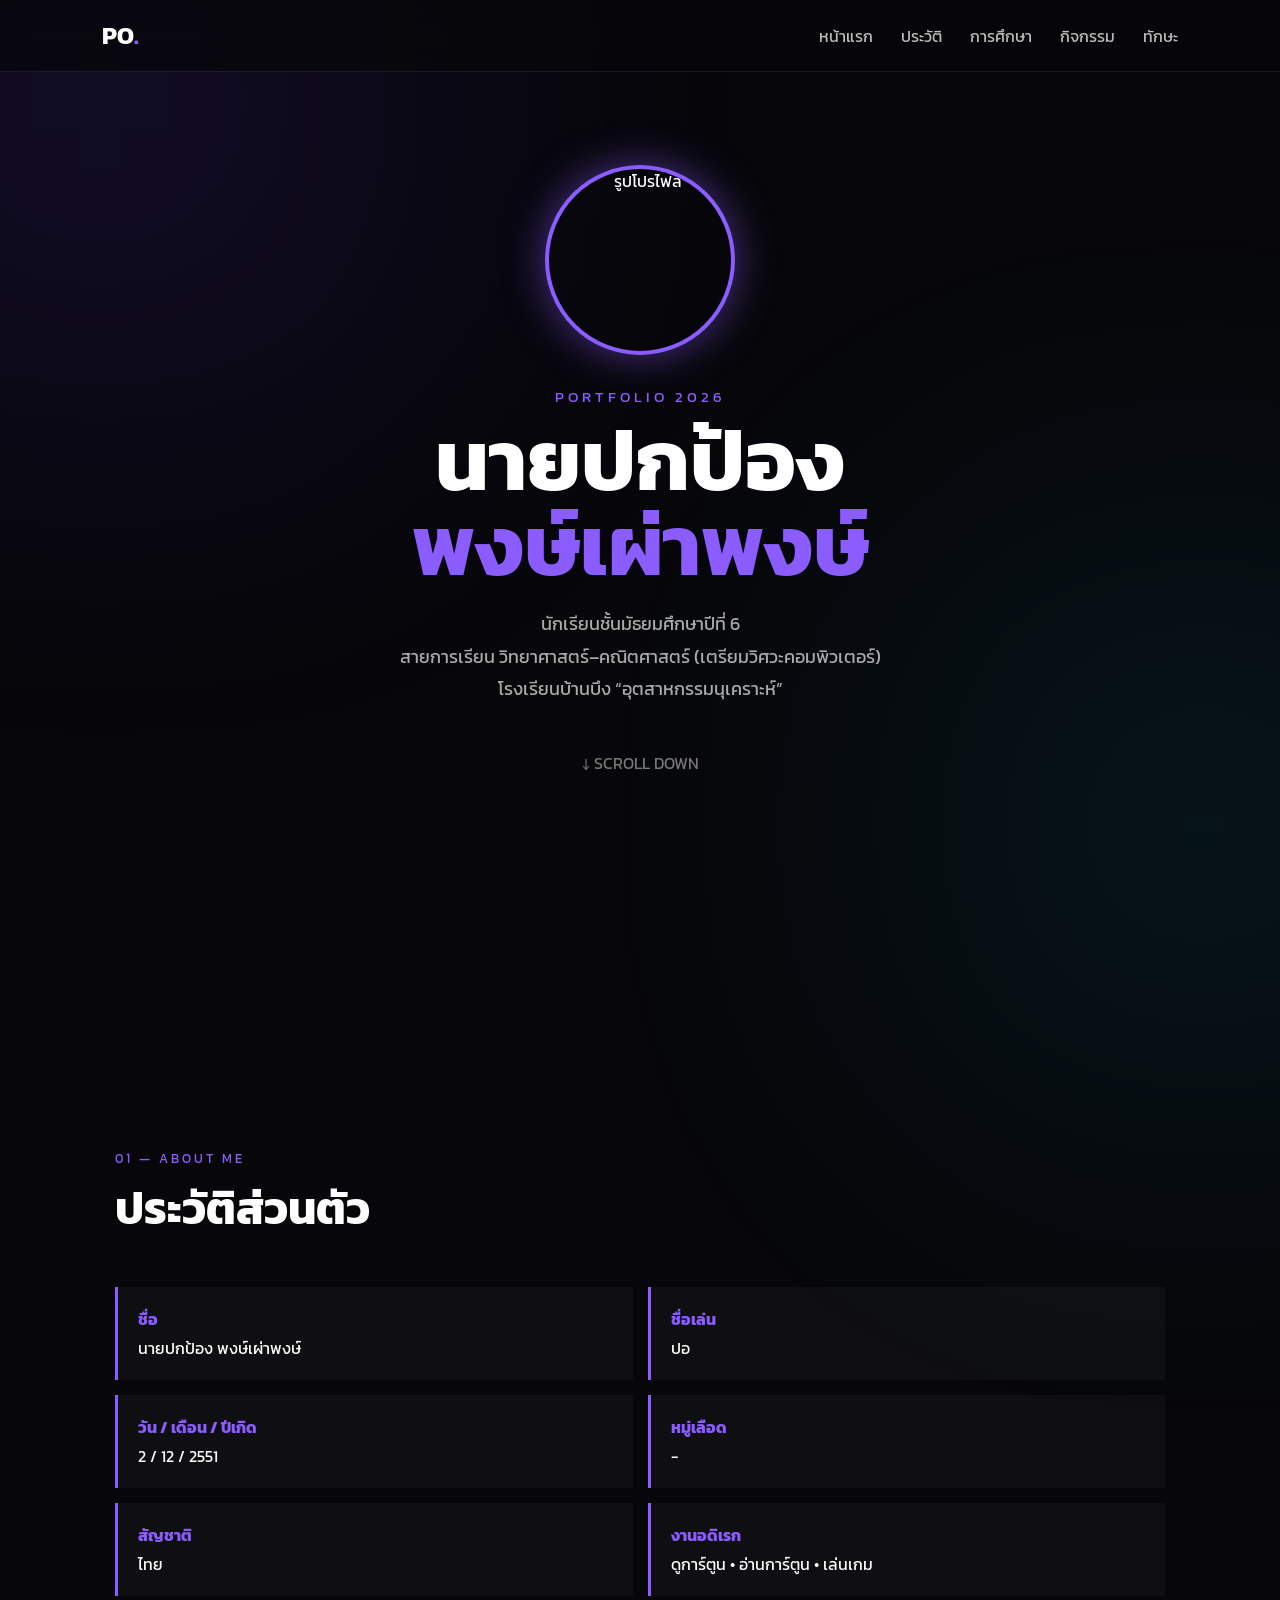
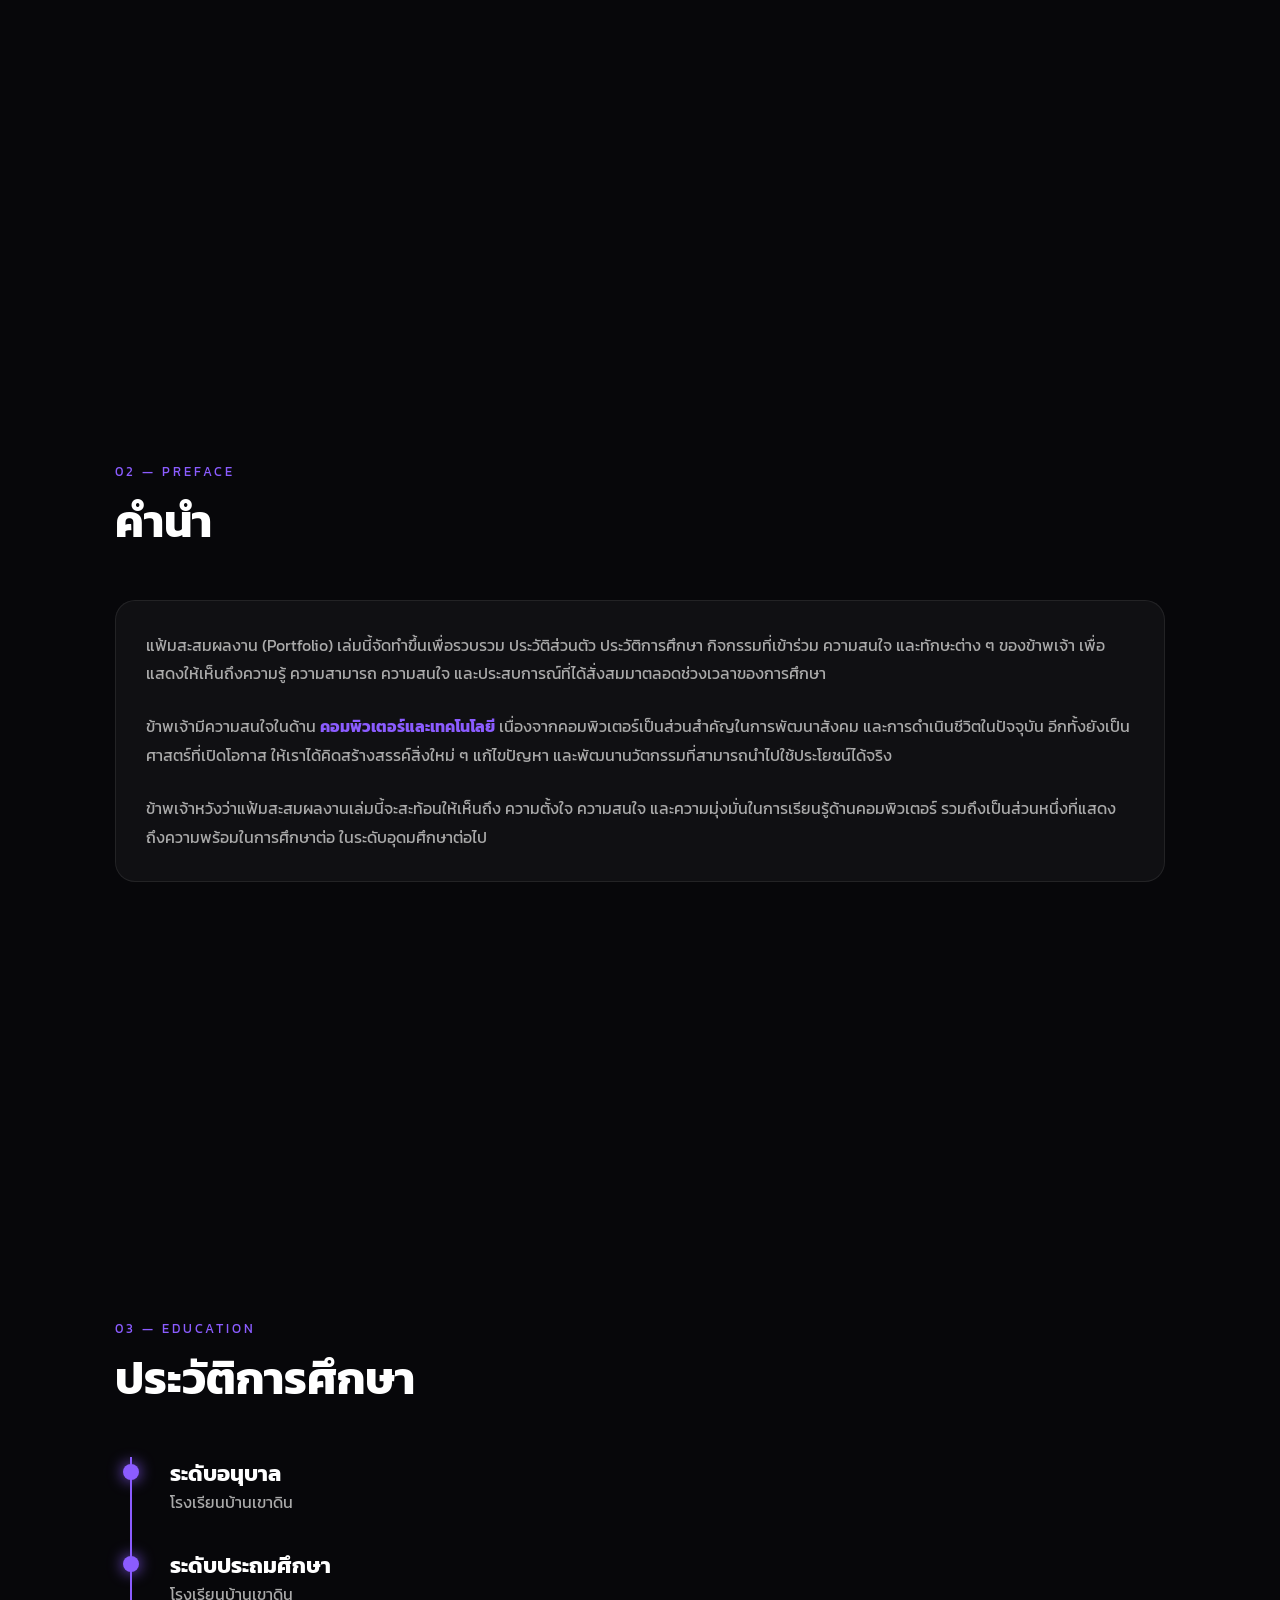
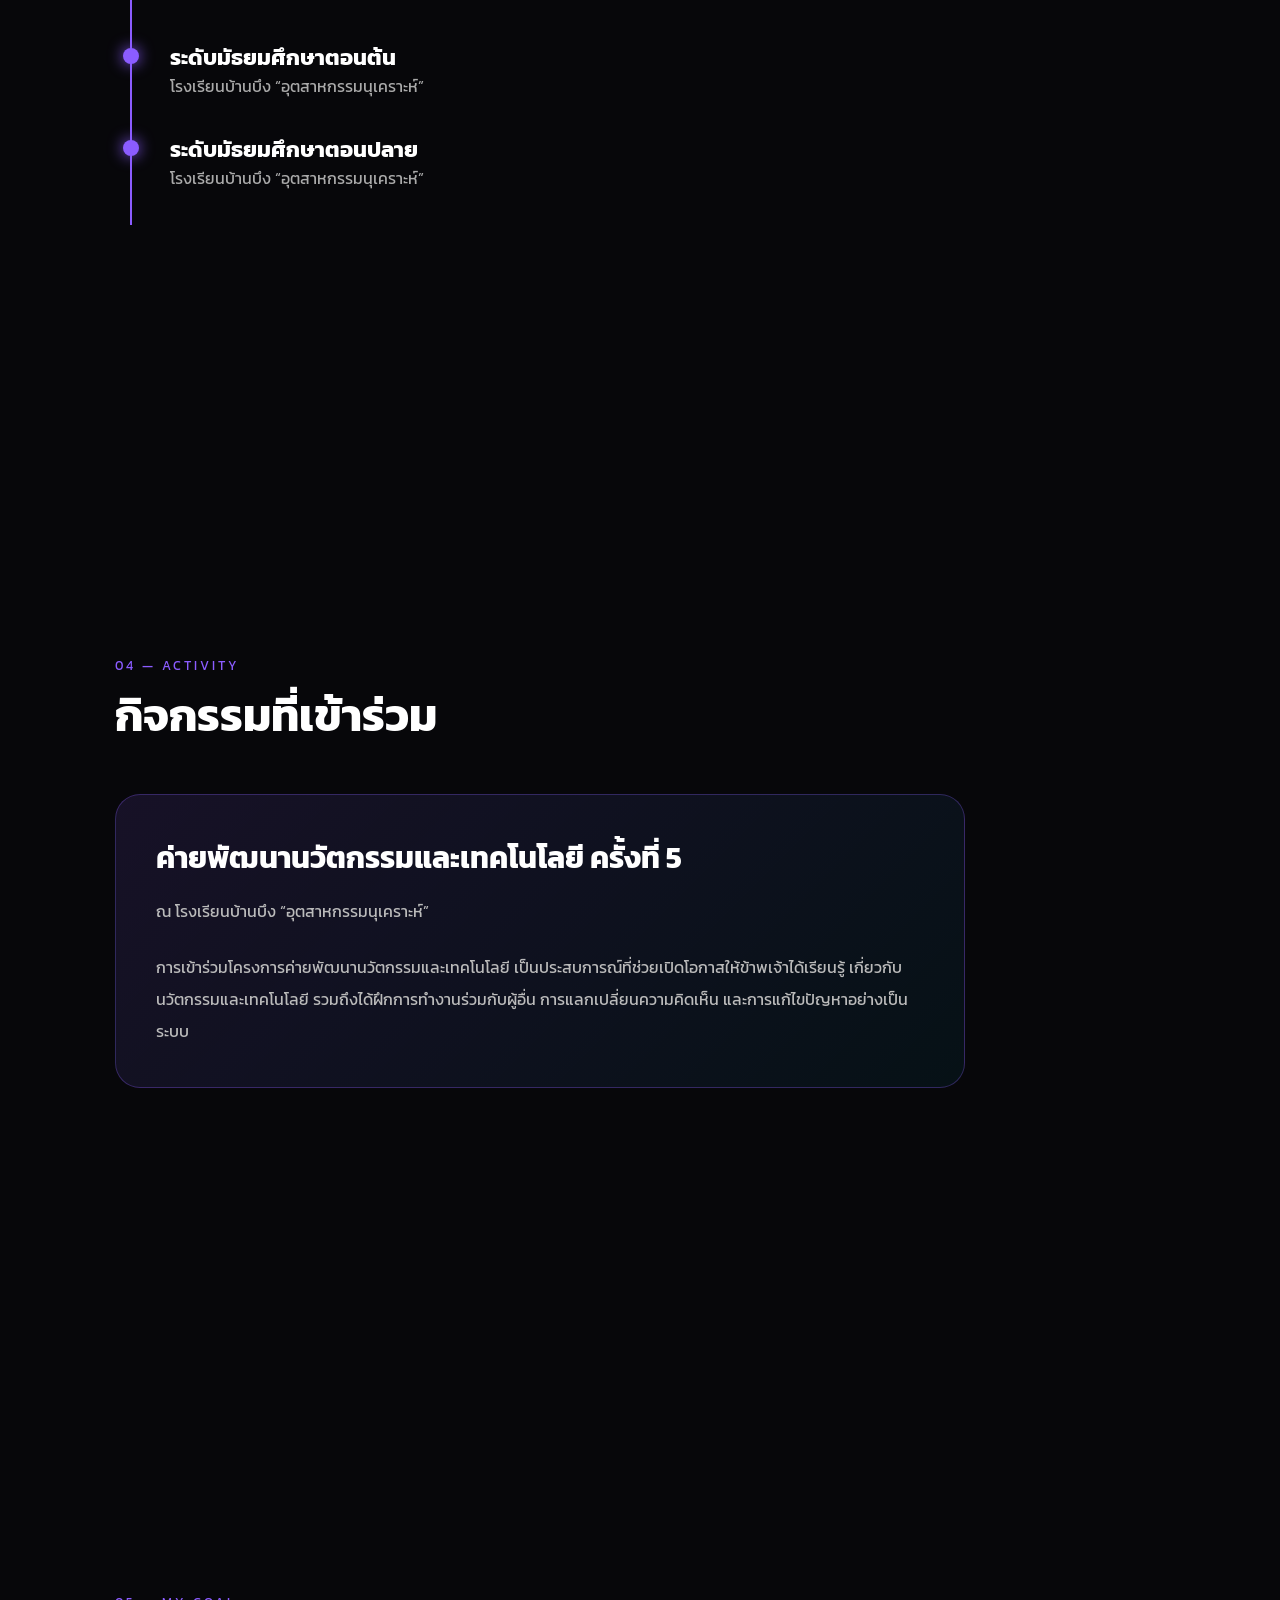
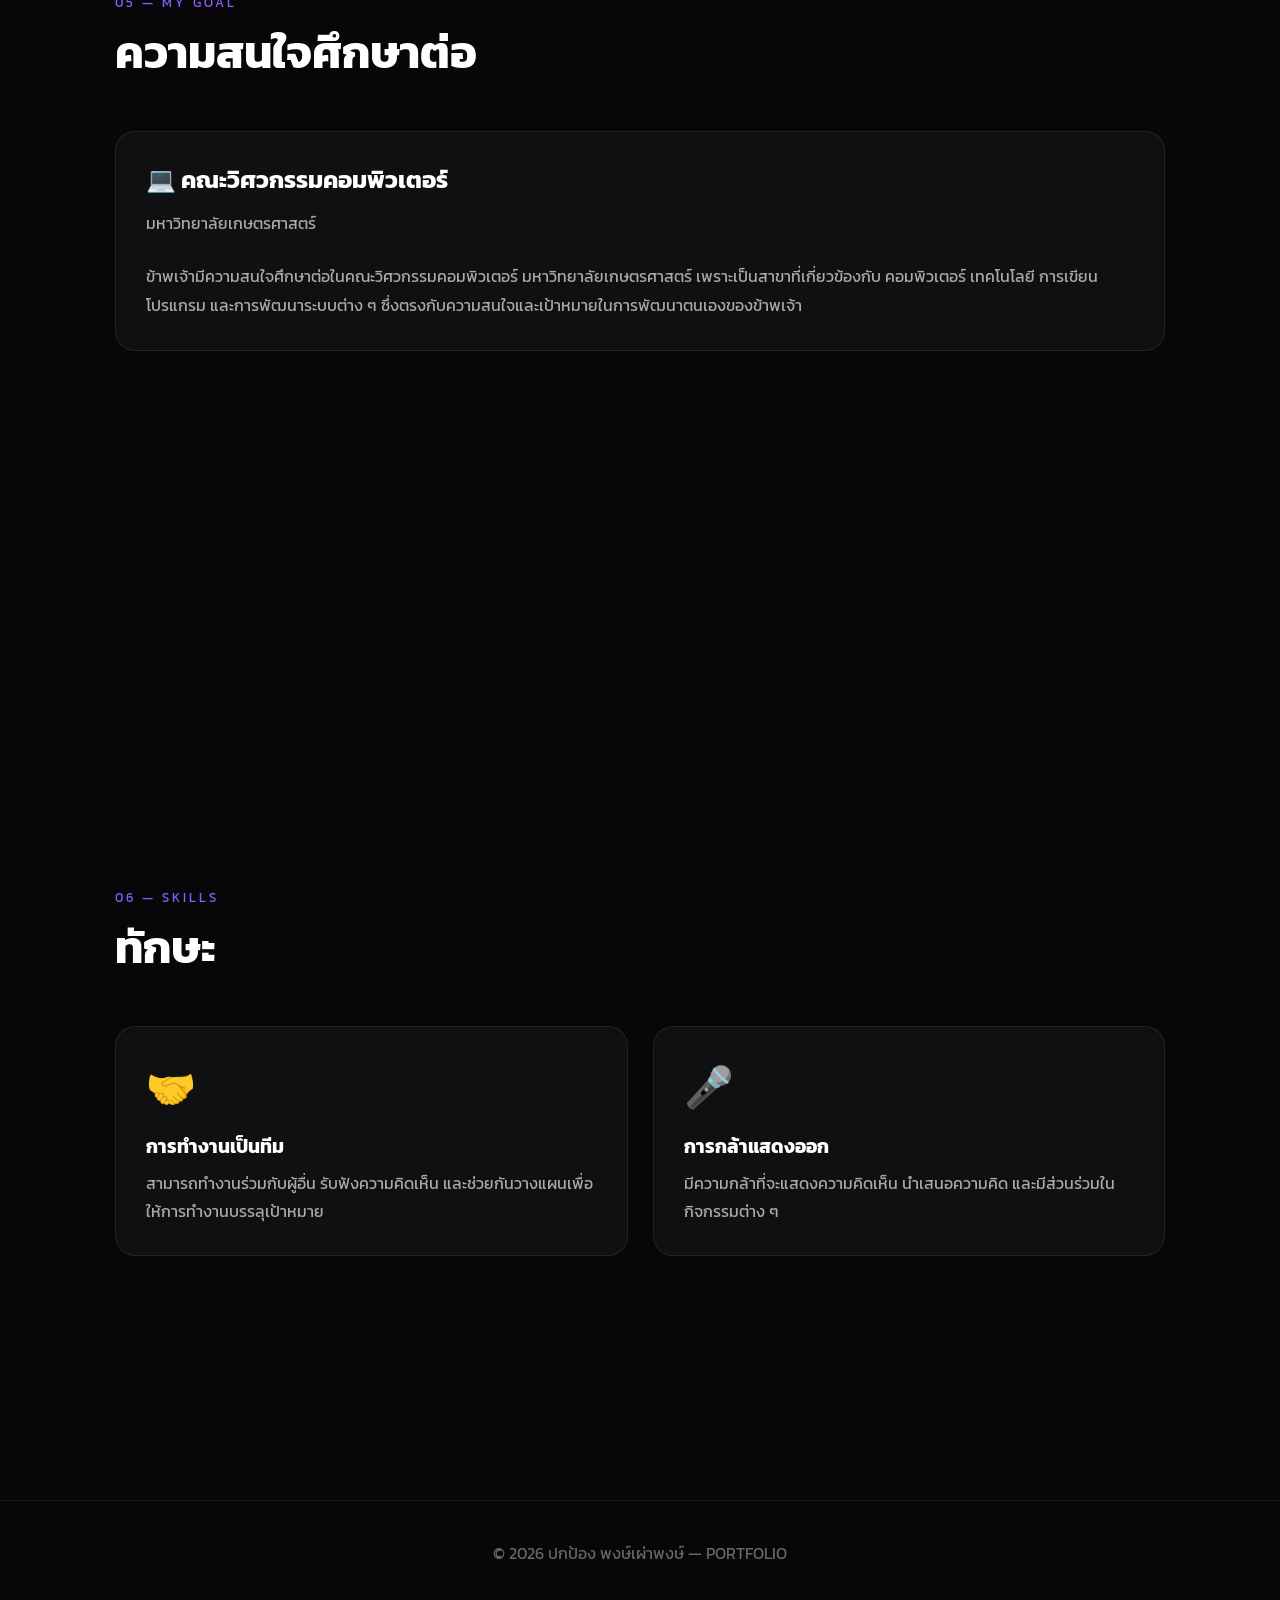
==== Index.html @ 24e413d8 "Rename Index to Index.html" ====
<!DOCTYPE html>
<html lang="th">
<head>
  <meta charset="UTF-8">
  <meta name="viewport" content="width=device-width, initial-scale=1.0">

  <title>Portfolio | ปกป้อง พงษ์เผ่าพงษ์</title>

  <link rel="preconnect" href="https://fonts.googleapis.com">
  <link rel="preconnect" href="https://fonts.gstatic.com" crossorigin>
  <link href="https://fonts.googleapis.com/css2?family=Kanit:wght@300;400;500;600;700&display=swap" rel="stylesheet">

  <style>
    * {
      margin: 0;
      padding: 0;
      box-sizing: border-box;
      scroll-behavior: smooth;
    }

    body {
      font-family: "Kanit", sans-serif;
      background: #07070a;
      color: #fff;
      overflow-x: hidden;
    }

    /* Background */
    body::before {
      content: "";
      position: fixed;
      width: 500px;
      height: 500px;
      background: #6c3cff;
      filter: blur(180px);
      opacity: 0.18;
      top: -150px;
      left: -150px;
      z-index: -1;
    }

    body::after {
      content: "";
      position: fixed;
      width: 450px;
      height: 450px;
      background: #00d9ff;
      filter: blur(180px);
      opacity: 0.12;
      right: -150px;
      bottom: -150px;
      z-index: -1;
    }

    /* Navigation */
    nav {
      position: fixed;
      top: 0;
      left: 0;
      width: 100%;
      padding: 18px 8%;
      display: flex;
      justify-content: space-between;
      align-items: center;
      background: rgba(7, 7, 10, 0.75);
      backdrop-filter: blur(15px);
      border-bottom: 1px solid rgba(255,255,255,0.08);
      z-index: 1000;
    }

    .logo {
      font-size: 24px;
      font-weight: 700;
      color: #fff;
    }

    .logo span {
      color: #8b5cff;
    }

    nav ul {
      display: flex;
      list-style: none;
      gap: 28px;
    }

    nav a {
      color: #bbb;
      text-decoration: none;
      transition: 0.3s;
    }

    nav a:hover {
      color: #fff;
    }

    /* Sections */
    section {
      min-height: 100vh;
      padding: 120px 9% 80px;
      display: flex;
      flex-direction: column;
      justify-content: center;
    }

    /* Cover */
    #home {
      text-align: center;
      align-items: center;
    }

    .profile {
      width: 190px;
      height: 190px;
      border-radius: 50%;
      object-fit: cover;
      border: 4px solid #8b5cff;
      box-shadow: 0 0 40px rgba(139,92,255,0.5);
      margin-bottom: 30px;
    }

    .tag {
      color: #8b5cff;
      letter-spacing: 4px;
      font-size: 15px;
      margin-bottom: 10px;
    }

    h1 {
      font-size: clamp(45px, 8vw, 85px);
      line-height: 1;
      margin-bottom: 20px;
    }

    h1 span {
      color: #8b5cff;
    }

    .subtitle {
      color: #aaa;
      font-size: 18px;
      max-width: 700px;
      line-height: 1.8;
    }

    .scroll {
      margin-top: 45px;
      color: #777;
      animation: bounce 1.5s infinite;
    }

    @keyframes bounce {
      0%, 100% {
        transform: translateY(0);
      }
      50% {
        transform: translateY(10px);
      }
    }

    /* Heading */
    .section-title {
      margin-bottom: 45px;
    }

    .section-title small {
      color: #8b5cff;
      letter-spacing: 3px;
    }

    .section-title h2 {
      font-size: 45px;
      margin-top: 5px;
    }

    /* Cards */
    .card-grid {
      display: grid;
      grid-template-columns: repeat(2, 1fr);
      gap: 25px;
    }

    .card {
      background: rgba(255,255,255,0.04);
      border: 1px solid rgba(255,255,255,0.08);
      border-radius: 20px;
      padding: 30px;
      transition: 0.4s;
    }

    .card:hover {
      transform: translateY(-8px);
      border-color: #8b5cff;
      box-shadow: 0 15px 40px rgba(139,92,255,0.15);
    }

    .card h3 {
      font-size: 24px;
      margin-bottom: 12px;
    }

    .card p {
      color: #aaa;
      line-height: 1.8;
    }

    /* Personal Info */
    .info {
      display: grid;
      grid-template-columns: repeat(2, 1fr);
      gap: 15px;
    }

    .info-box {
      padding: 20px;
      border-left: 3px solid #8b5cff;
      background: rgba(255,255,255,0.035);
    }

    .info-box strong {
      display: block;
      color: #8b5cff;
      margin-bottom: 5px;
    }

    /* Education */
    .timeline {
      position: relative;
      max-width: 900px;
    }

    .timeline::before {
      content: "";
      position: absolute;
      left: 15px;
      top: 0;
      bottom: 0;
      width: 2px;
      background: #8b5cff;
    }

    .timeline-item {
      position: relative;
      padding-left: 55px;
      margin-bottom: 35px;
    }

    .timeline-item::before {
      content: "";
      position: absolute;
      left: 8px;
      top: 7px;
      width: 16px;
      height: 16px;
      background: #8b5cff;
      border-radius: 50%;
      box-shadow: 0 0 15px #8b5cff;
    }

    .timeline-item h3 {
      font-size: 22px;
    }

    .timeline-item p {
      color: #aaa;
    }

    /* Activity */
    .activity {
      max-width: 850px;
      padding: 40px;
      background: linear-gradient(
        135deg,
        rgba(139,92,255,0.12),
        rgba(0,217,255,0.05)
      );
      border: 1px solid rgba(139,92,255,0.3);
      border-radius: 25px;
    }

    .activity h3 {
      font-size: 30px;
      margin-bottom: 15px;
    }

    .activity p {
      color: #bbb;
      line-height: 2;
    }

    /* Skills */
    .skills {
      display: grid;
      grid-template-columns: repeat(2, 1fr);
      gap: 25px;
    }

    .skill {
      padding: 30px;
      border-radius: 20px;
      background: rgba(255,255,255,0.04);
      border: 1px solid rgba(255,255,255,0.08);
      transition: 0.3s;
    }

    .skill:hover {
      transform: scale(1.02);
      border-color: #8b5cff;
    }

    .skill-icon {
      font-size: 40px;
      margin-bottom: 15px;
    }

    .skill h3 {
      margin-bottom: 10px;
    }

    .skill p {
      color: #aaa;
      line-height: 1.7;
    }

    /* Footer */
    footer {
      text-align: center;
      padding: 40px;
      color: #666;
      border-top: 1px solid rgba(255,255,255,0.08);
    }

    /* Mobile */
    @media (max-width: 768px) {

      nav {
        padding: 15px 5%;
      }

      nav ul {
        gap: 12px;
        font-size: 12px;
      }

      section {
        padding: 110px 6% 70px;
      }

      .card-grid,
      .info,
      .skills {
        grid-template-columns: 1fr;
      }

      .profile {
        width: 150px;
        height: 150px;
      }

      .section-title h2 {
        font-size: 35px;
      }

      .activity {
        padding: 25px;
      }

      h1 {
        font-size: 50px;
      }
    }
  </style>
</head>

<body>

  <!-- NAVBAR -->
  <nav>
    <div class="logo">PO<span>.</span></div>

    <ul>
      <li><a href="#home">หน้าแรก</a></li>
      <li><a href="#about">ประวัติ</a></li>
      <li><a href="#education">การศึกษา</a></li>
      <li><a href="#activity">กิจกรรม</a></li>
      <li><a href="#skills">ทักษะ</a></li>
    </ul>
  </nav>


  <!-- COVER -->
  <section id="home">

    <!-- เปลี่ยนชื่อรูปเป็นรูปของตัวเอง -->
    <img src="profile.jpg"
         alt="รูปโปรไฟล์"
         class="profile">

    <div class="tag">PORTFOLIO 2026</div>

    <h1>
      นายปกป้อง<br>
      <span>พงษ์เผ่าพงษ์</span>
    </h1>

    <p class="subtitle">
      นักเรียนชั้นมัธยมศึกษาปีที่ 6<br>
      สายการเรียน วิทยาศาสตร์–คณิตศาสตร์
      (เตรียมวิศวะคอมพิวเตอร์)<br>
      โรงเรียนบ้านบึง “อุตสาหกรรมนุเคราะห์”
    </p>

    <div class="scroll">
      ↓ SCROLL DOWN
    </div>

  </section>


  <!-- ABOUT -->
  <section id="about">

    <div class="section-title">
      <small>01 — ABOUT ME</small>
      <h2>ประวัติส่วนตัว</h2>
    </div>

    <div class="info">

      <div class="info-box">
        <strong>ชื่อ</strong>
        นายปกป้อง พงษ์เผ่าพงษ์
      </div>

      <div class="info-box">
        <strong>ชื่อเล่น</strong>
        ปอ
      </div>

      <div class="info-box">
        <strong>วัน / เดือน / ปีเกิด</strong>
        2 / 12 / 2551
      </div>

      <div class="info-box">
        <strong>หมู่เลือด</strong>
        -
      </div>

      <div class="info-box">
        <strong>สัญชาติ</strong>
        ไทย
      </div>

      <div class="info-box">
        <strong>งานอดิเรก</strong>
        ดูการ์ตูน • อ่านการ์ตูน • เล่นเกม
      </div>

    </div>

  </section>


  <!-- PREFACE -->
  <section id="preface">

    <div class="section-title">
      <small>02 — PREFACE</small>
      <h2>คำนำ</h2>
    </div>

    <div class="card">
      <p>
        แฟ้มสะสมผลงาน (Portfolio) เล่มนี้จัดทำขึ้นเพื่อรวบรวม
        ประวัติส่วนตัว ประวัติการศึกษา กิจกรรมที่เข้าร่วม
        ความสนใจ และทักษะต่าง ๆ ของข้าพเจ้า
        เพื่อแสดงให้เห็นถึงความรู้ ความสามารถ ความสนใจ
        และประสบการณ์ที่ได้สั่งสมมาตลอดช่วงเวลาของการศึกษา
      </p>

      <br>

      <p>
        ข้าพเจ้ามีความสนใจในด้าน
        <strong style="color:#8b5cff;">คอมพิวเตอร์และเทคโนโลยี</strong>
        เนื่องจากคอมพิวเตอร์เป็นส่วนสำคัญในการพัฒนาสังคม
        และการดำเนินชีวิตในปัจจุบัน อีกทั้งยังเป็นศาสตร์ที่เปิดโอกาส
        ให้เราได้คิดสร้างสรรค์สิ่งใหม่ ๆ แก้ไขปัญหา
        และพัฒนานวัตกรรมที่สามารถนำไปใช้ประโยชน์ได้จริง
      </p>

      <br>

      <p>
        ข้าพเจ้าหวังว่าแฟ้มสะสมผลงานเล่มนี้จะสะท้อนให้เห็นถึง
        ความตั้งใจ ความสนใจ และความมุ่งมั่นในการเรียนรู้ด้านคอมพิวเตอร์
        รวมถึงเป็นส่วนหนึ่งที่แสดงถึงความพร้อมในการศึกษาต่อ
        ในระดับอุดมศึกษาต่อไป
      </p>
    </div>

  </section>


  <!-- EDUCATION -->
  <section id="education">

    <div class="section-title">
      <small>03 — EDUCATION</small>
      <h2>ประวัติการศึกษา</h2>
    </div>

    <div class="timeline">

      <div class="timeline-item">
        <h3>ระดับอนุบาล</h3>
        <p>โรงเรียนบ้านเขาดิน</p>
      </div>

      <div class="timeline-item">
        <h3>ระดับประถมศึกษา</h3>
        <p>โรงเรียนบ้านเขาดิน</p>
      </div>

      <div class="timeline-item">
        <h3>ระดับมัธยมศึกษาตอนต้น</h3>
        <p>โรงเรียนบ้านบึง “อุตสาหกรรมนุเคราะห์”</p>
      </div>

      <div class="timeline-item">
        <h3>ระดับมัธยมศึกษาตอนปลาย</h3>
        <p>โรงเรียนบ้านบึง “อุตสาหกรรมนุเคราะห์”</p>
      </div>

    </div>

  </section>


  <!-- ACTIVITY -->
  <section id="activity">

    <div class="section-title">
      <small>04 — ACTIVITY</small>
      <h2>กิจกรรมที่เข้าร่วม</h2>
    </div>

    <div class="activity">

      <h3>ค่ายพัฒนานวัตกรรมและเทคโนโลยี ครั้งที่ 5</h3>

      <p>
        ณ โรงเรียนบ้านบึง “อุตสาหกรรมนุเคราะห์”
      </p>

      <br>

      <p>
        การเข้าร่วมโครงการค่ายพัฒนานวัตกรรมและเทคโนโลยี
        เป็นประสบการณ์ที่ช่วยเปิดโอกาสให้ข้าพเจ้าได้เรียนรู้
        เกี่ยวกับนวัตกรรมและเทคโนโลยี รวมถึงได้ฝึกการทำงานร่วมกับผู้อื่น
        การแลกเปลี่ยนความคิดเห็น และการแก้ไขปัญหาอย่างเป็นระบบ
      </p>

    </div>

  </section>


  <!-- FUTURE -->
  <section id="future">

    <div class="section-title">
      <small>05 — MY GOAL</small>
      <h2>ความสนใจศึกษาต่อ</h2>
    </div>

    <div class="card">

      <h3>💻 คณะวิศวกรรมคอมพิวเตอร์</h3>

      <p>
        มหาวิทยาลัยเกษตรศาสตร์
      </p>

      <br>

      <p>
        ข้าพเจ้ามีความสนใจศึกษาต่อในคณะวิศวกรรมคอมพิวเตอร์
        มหาวิทยาลัยเกษตรศาสตร์ เพราะเป็นสาขาที่เกี่ยวข้องกับ
        คอมพิวเตอร์ เทคโนโลยี การเขียนโปรแกรม และการพัฒนาระบบต่าง ๆ
        ซึ่งตรงกับความสนใจและเป้าหมายในการพัฒนาตนเองของข้าพเจ้า
      </p>

    </div>

  </section>


  <!-- SKILLS -->
  <section id="skills">

    <div class="section-title">
      <small>06 — SKILLS</small>
      <h2>ทักษะ</h2>
    </div>

    <div class="skills">

      <div class="skill">
        <div class="skill-icon">🤝</div>
        <h3>การทำงานเป็นทีม</h3>
        <p>
          สามารถทำงานร่วมกับผู้อื่น รับฟังความคิดเห็น
          และช่วยกันวางแผนเพื่อให้การทำงานบรรลุเป้าหมาย
        </p>
      </div>

      <div class="skill">
        <div class="skill-icon">🎤</div>
        <h3>การกล้าแสดงออก</h3>
        <p>
          มีความกล้าที่จะแสดงความคิดเห็น นำเสนอความคิด
          และมีส่วนร่วมในกิจกรรมต่าง ๆ
        </p>
      </div>

    </div>

  </section>


  <!-- FOOTER -->
  <footer>
    <p>© 2026 ปกป้อง พงษ์เผ่าพงษ์ — PORTFOLIO</p>
  </footer>


</body>
</html>
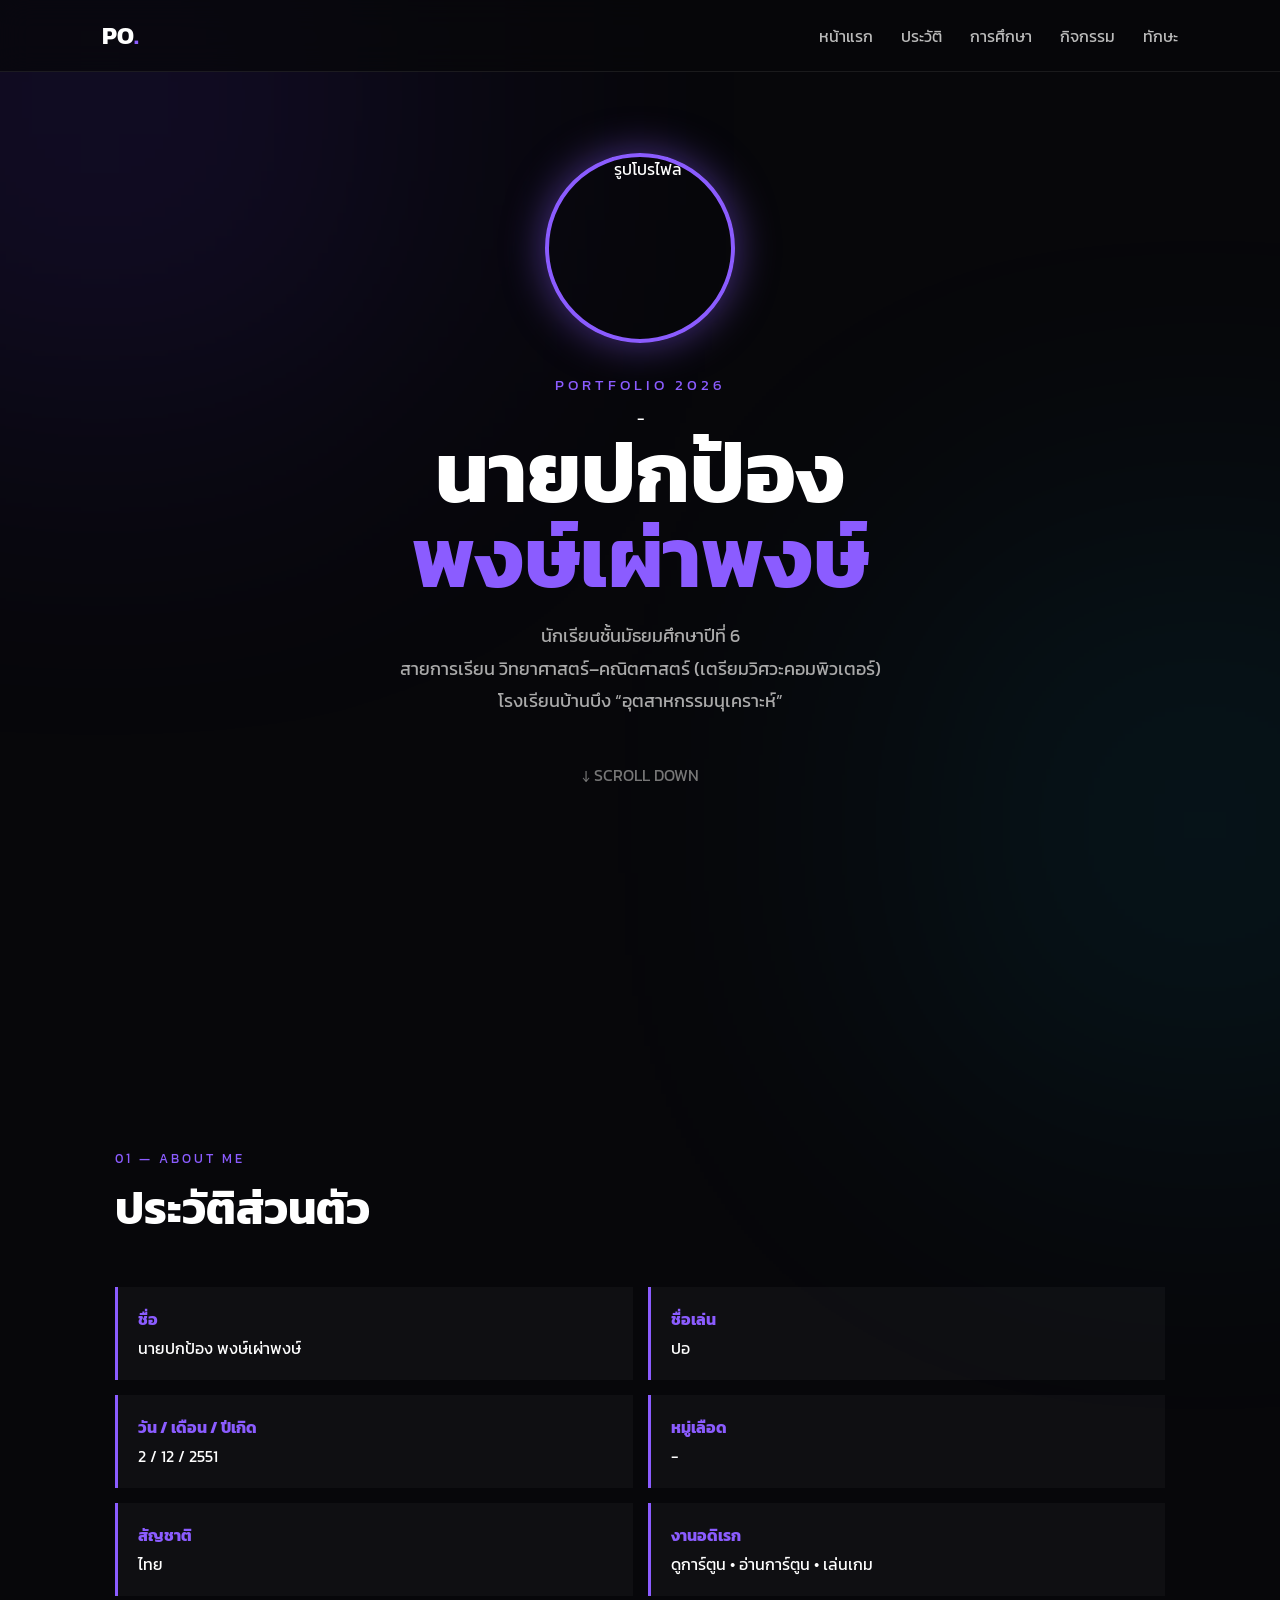
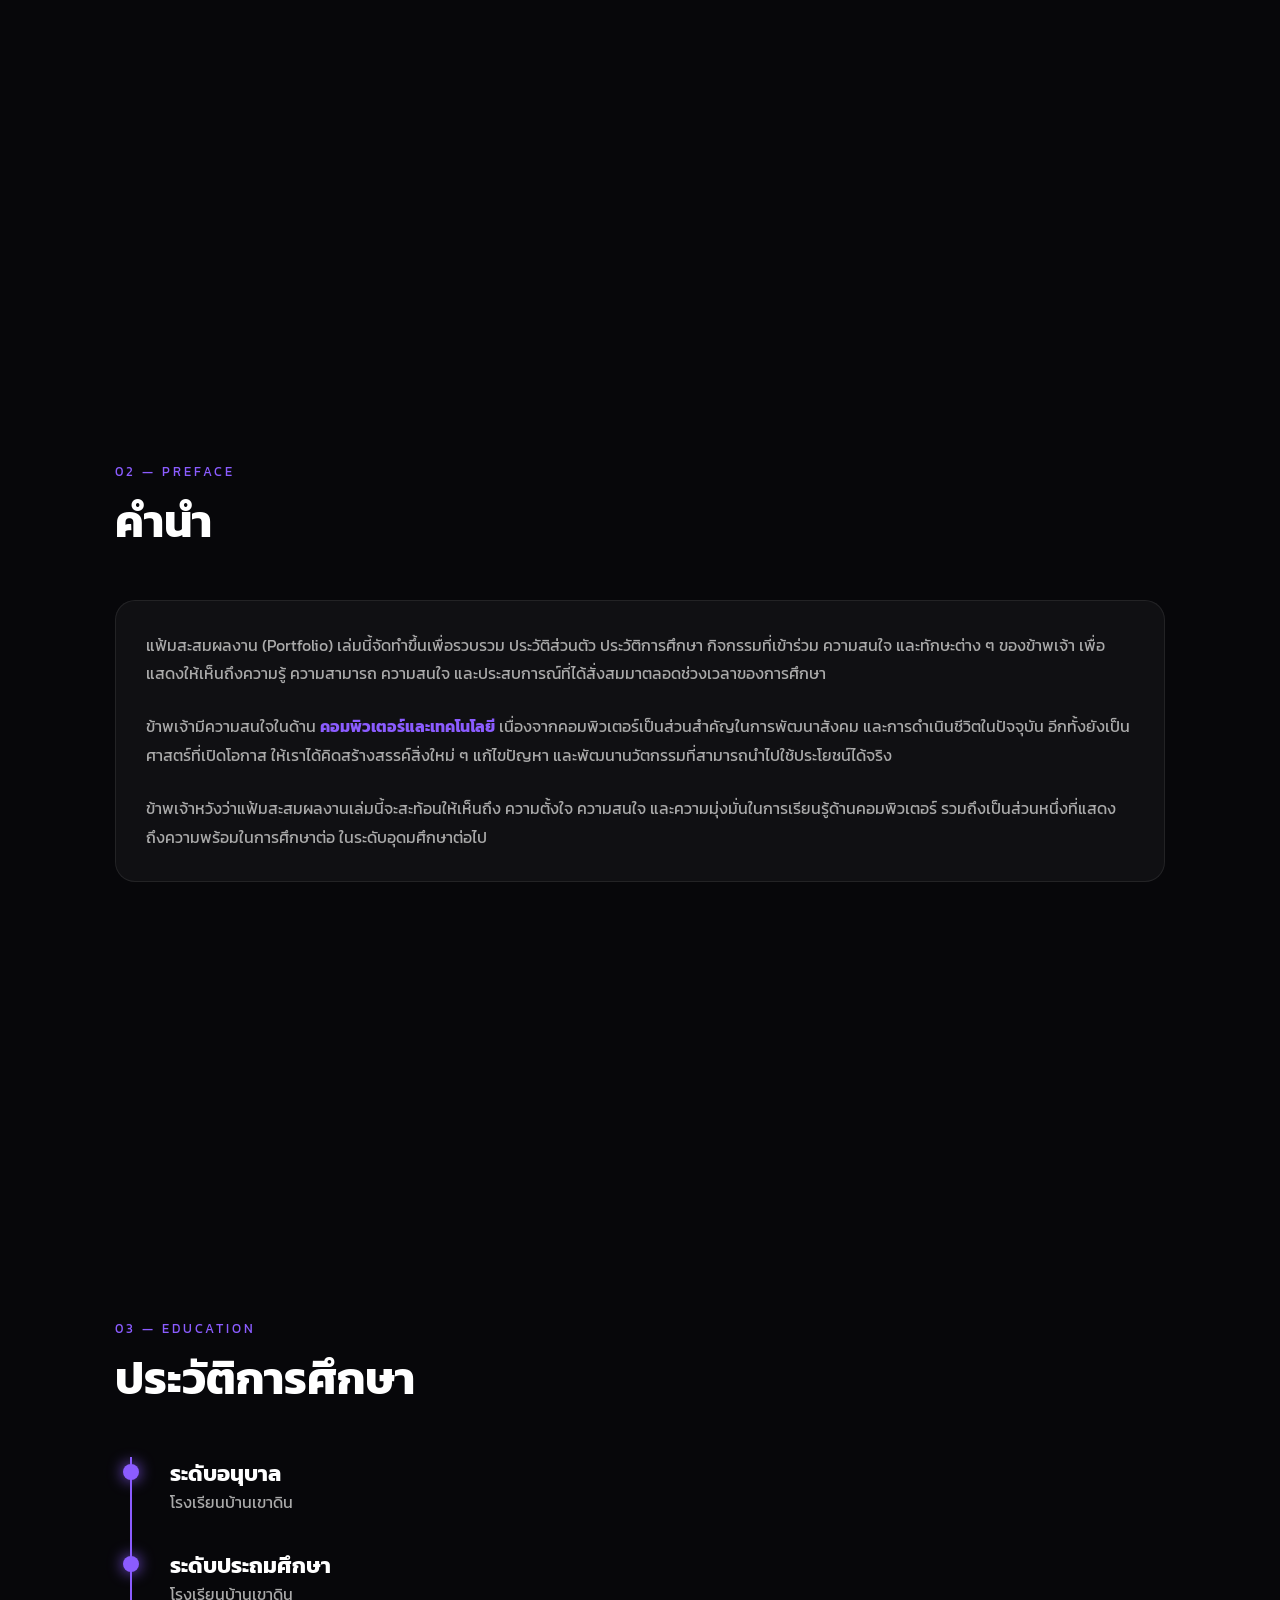
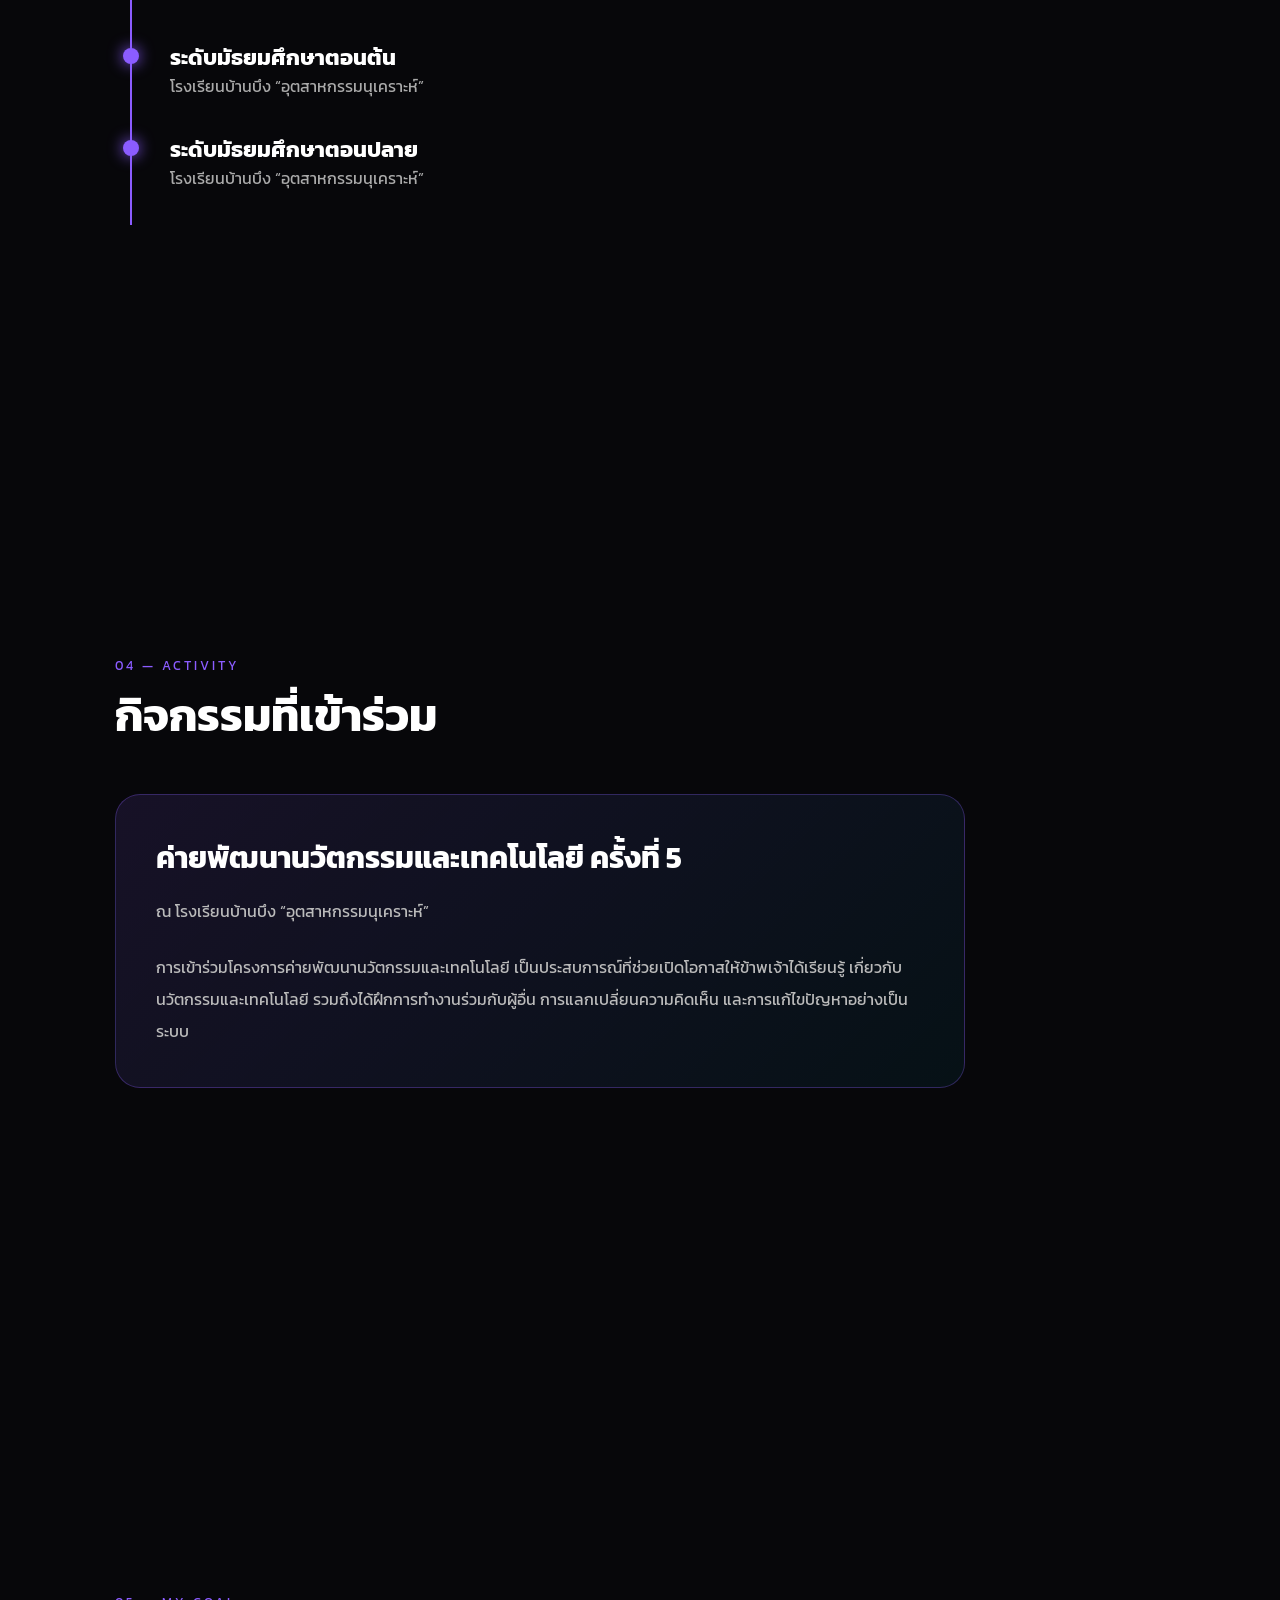
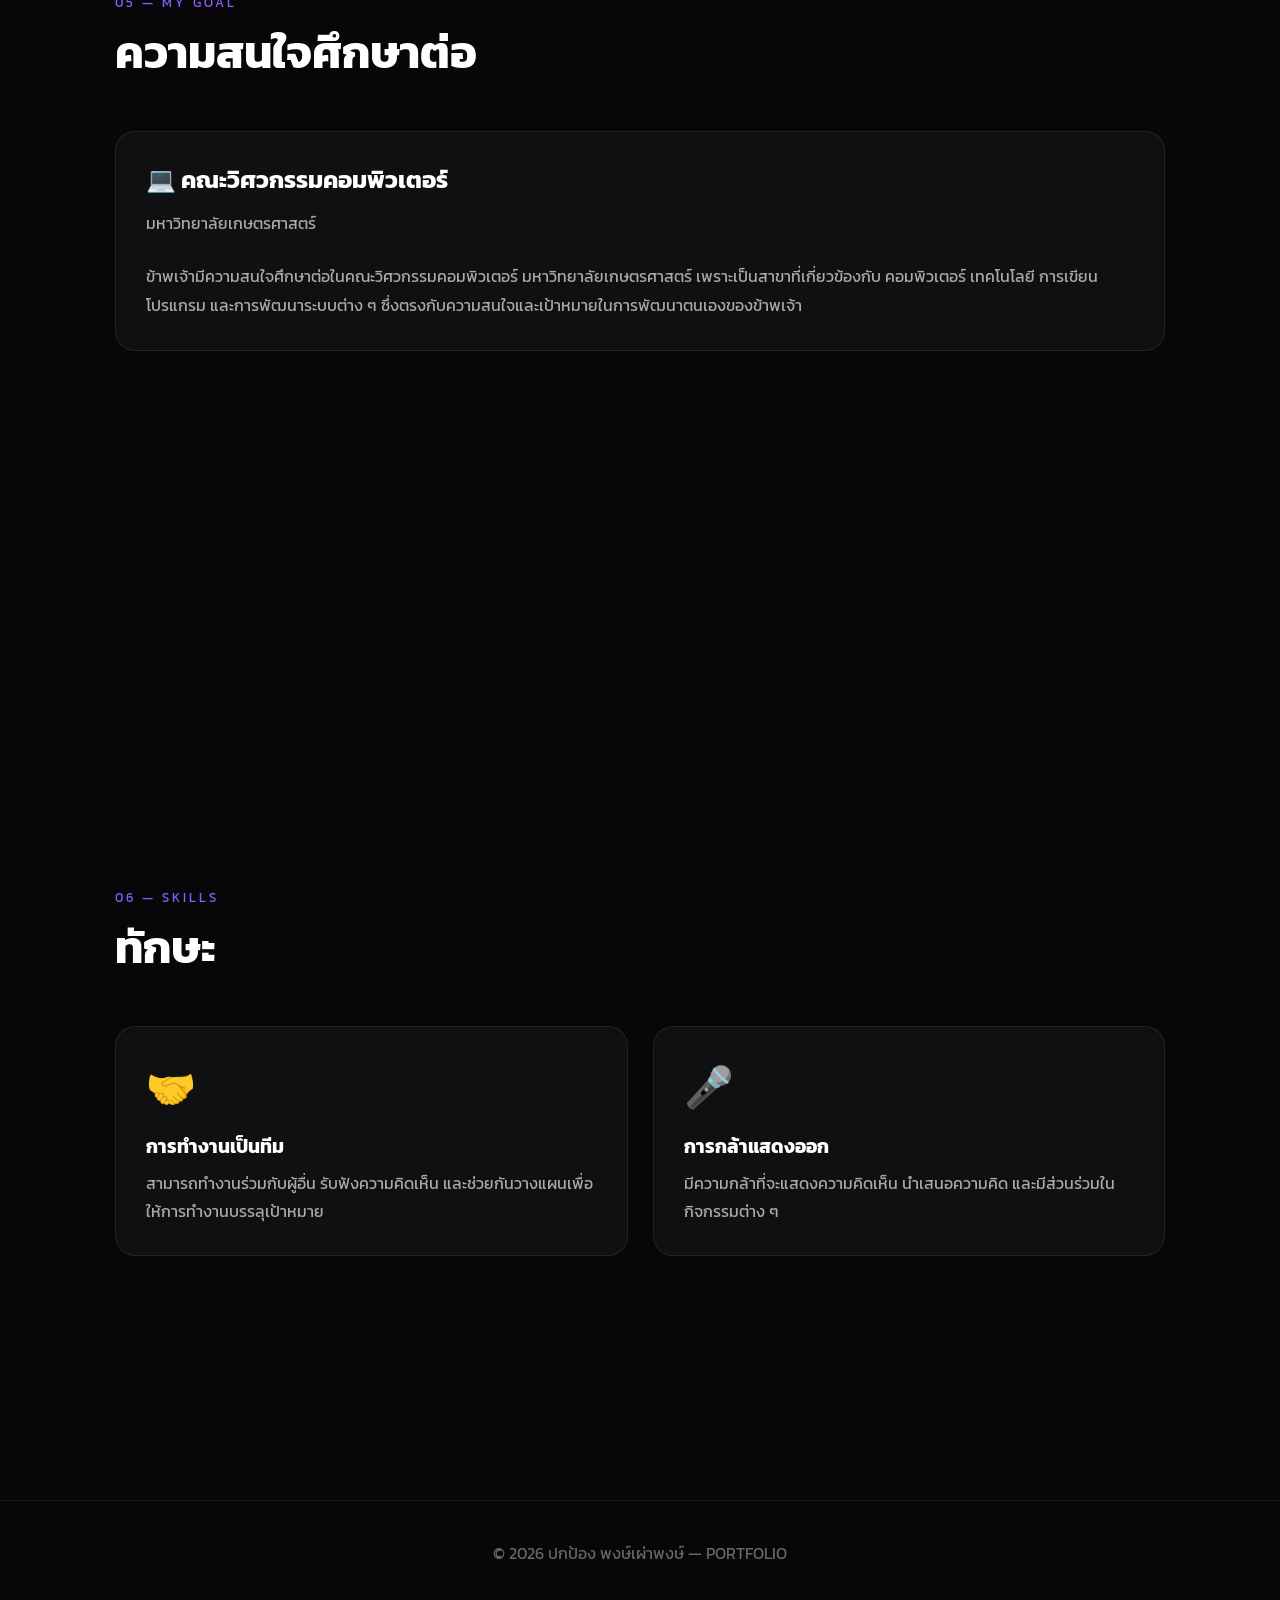
==== commit 2b50e093: "Update Index.html" ====
--- a/Index.html
+++ b/Index.html
@@ -392,11 +392,11 @@
   <section id="home">
 
     <!-- เปลี่ยนชื่อรูปเป็นรูปของตัวเอง -->
-    <img src="profile.jpg"
+    <img src="profile.jpeg"
          alt="รูปโปรไฟล์"
          class="profile">
 
-    <div class="tag">PORTFOLIO 2026</div>
+    <div class="tag">PORTFOLIO 2026</div>-
 
     <h1>
       นายปกป้อง<br>
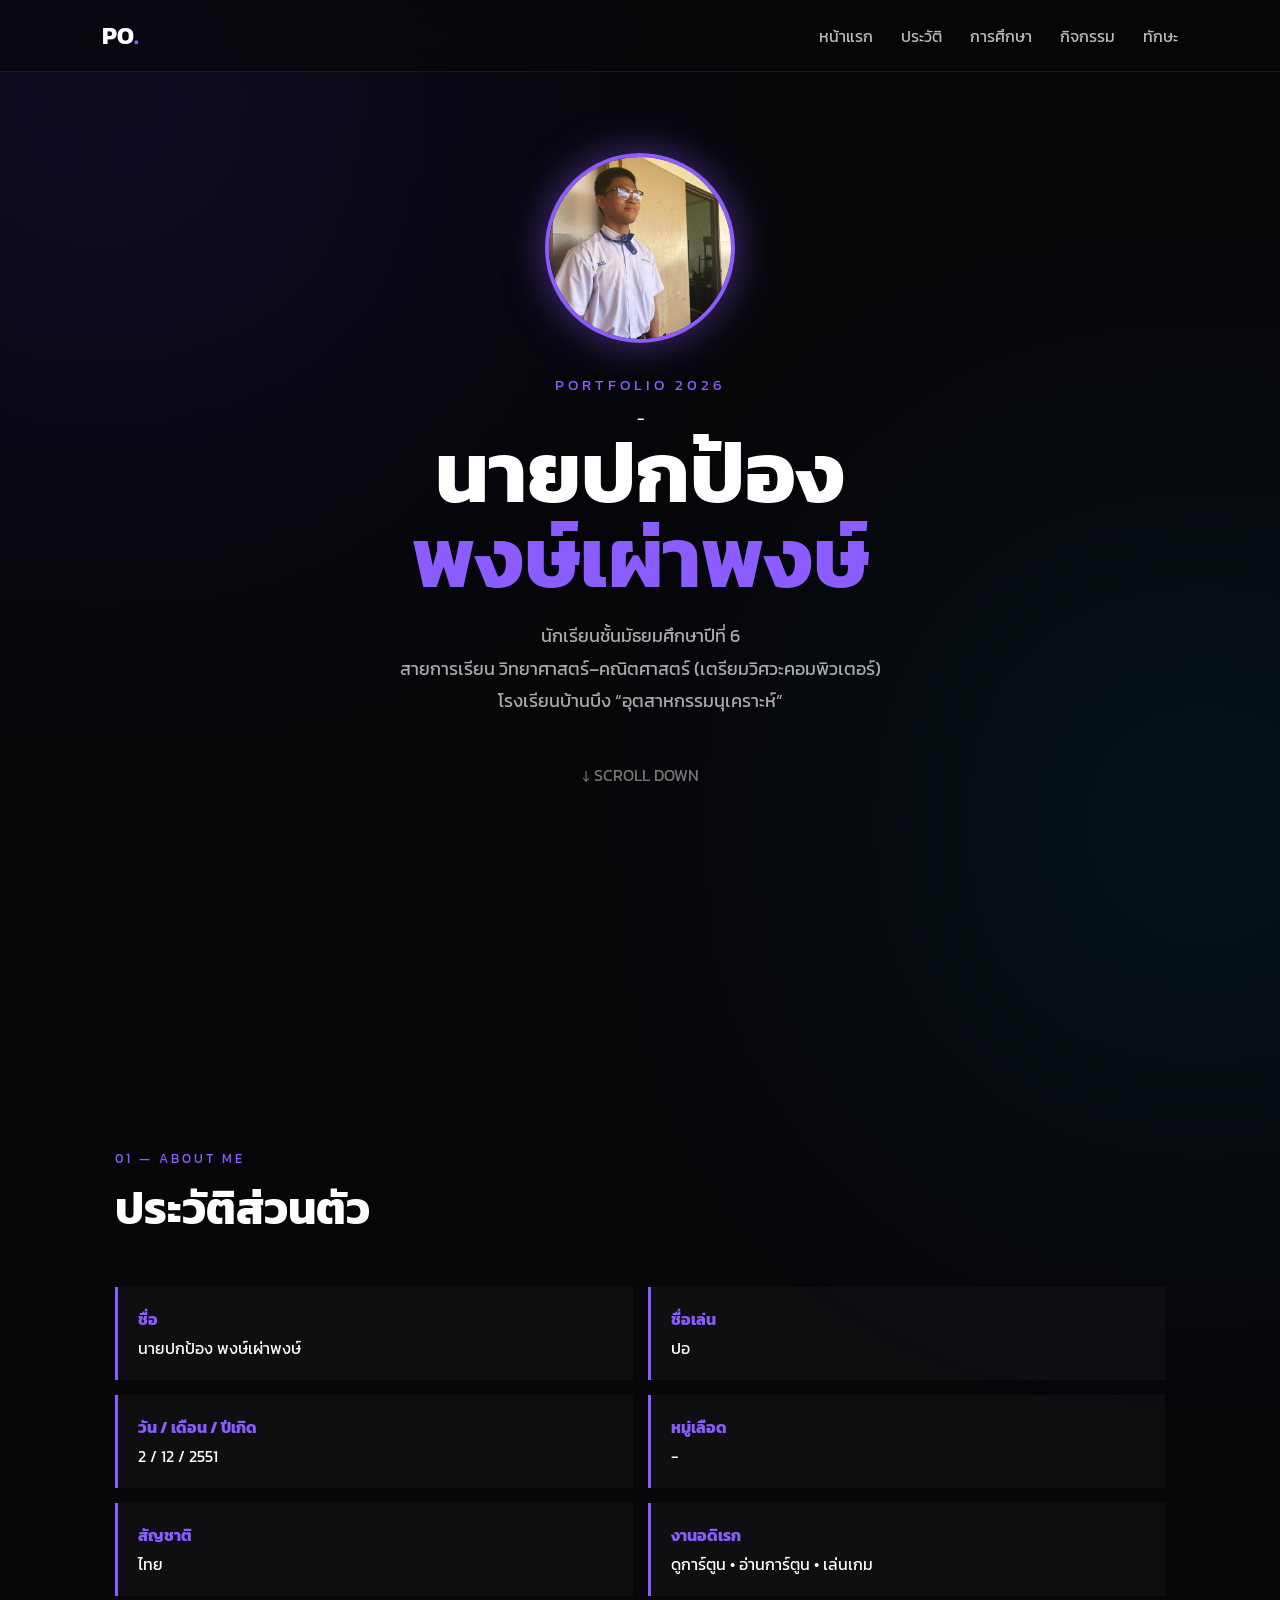
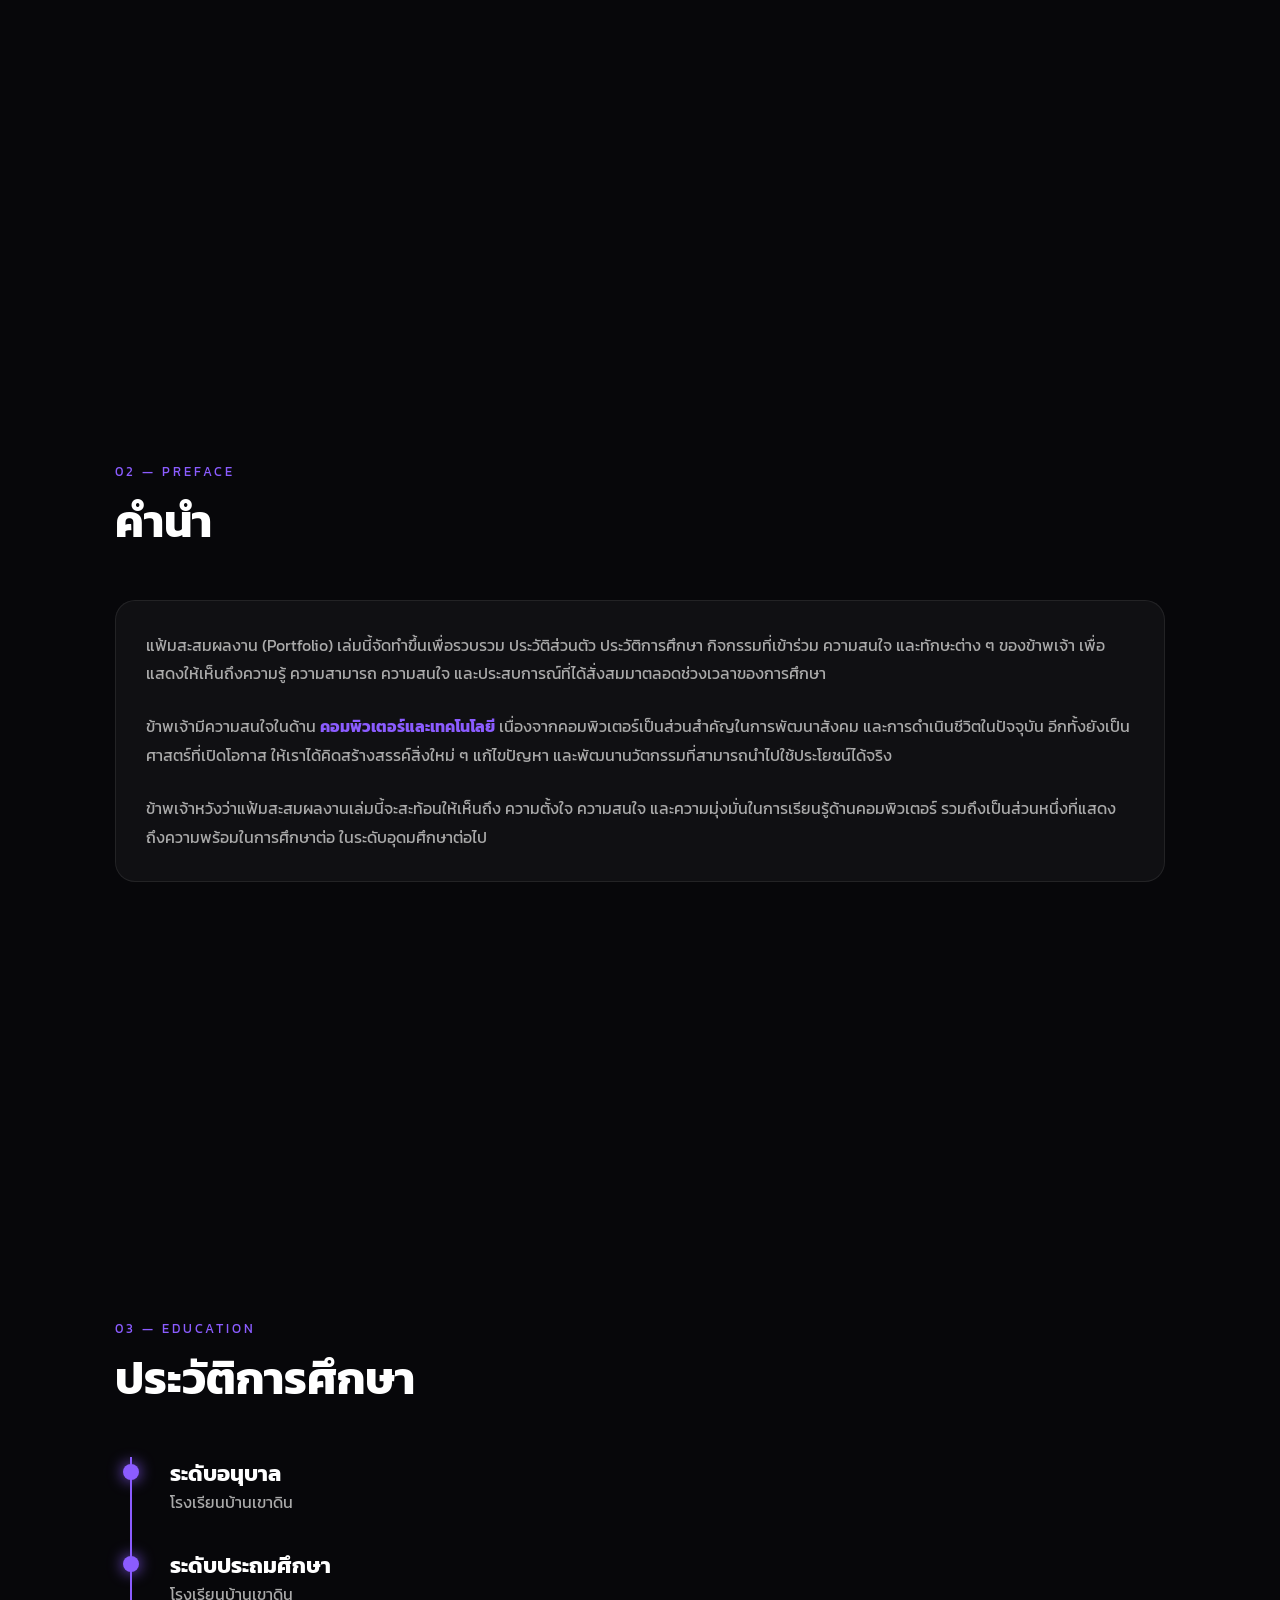
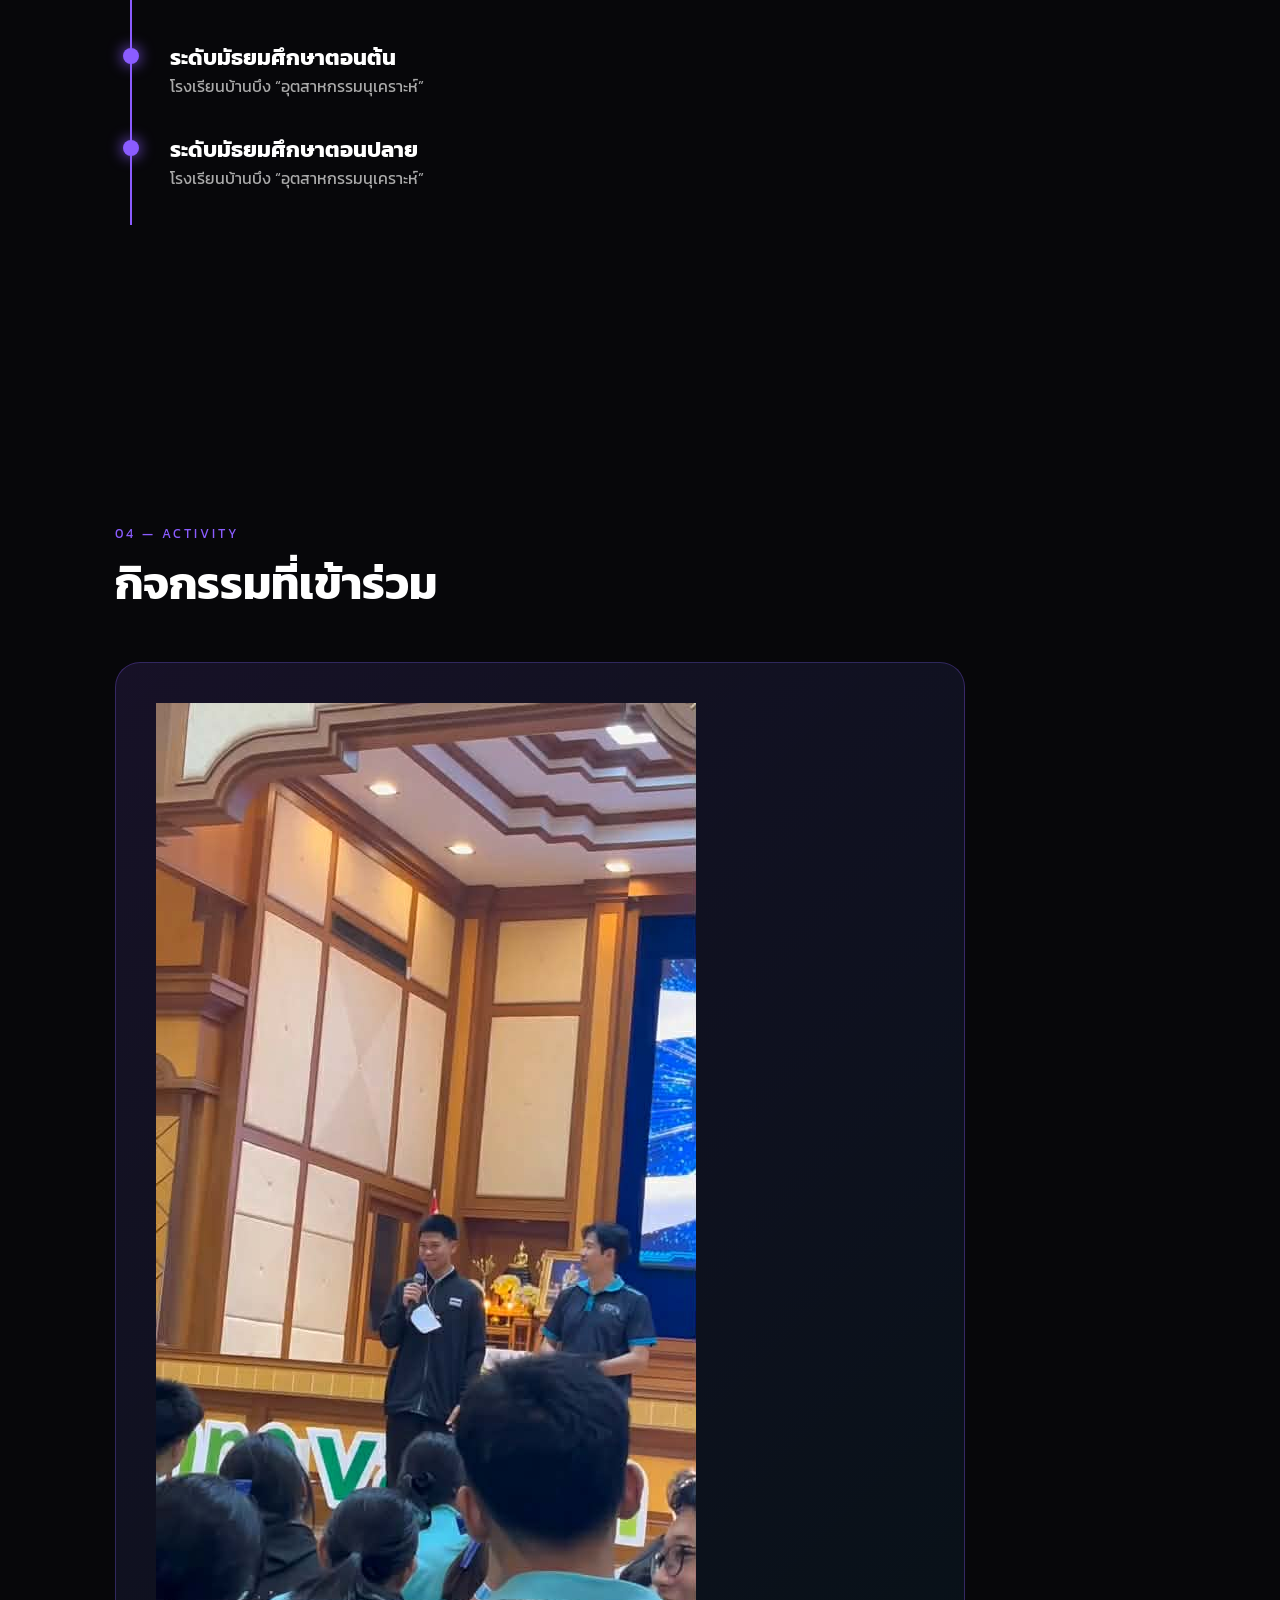
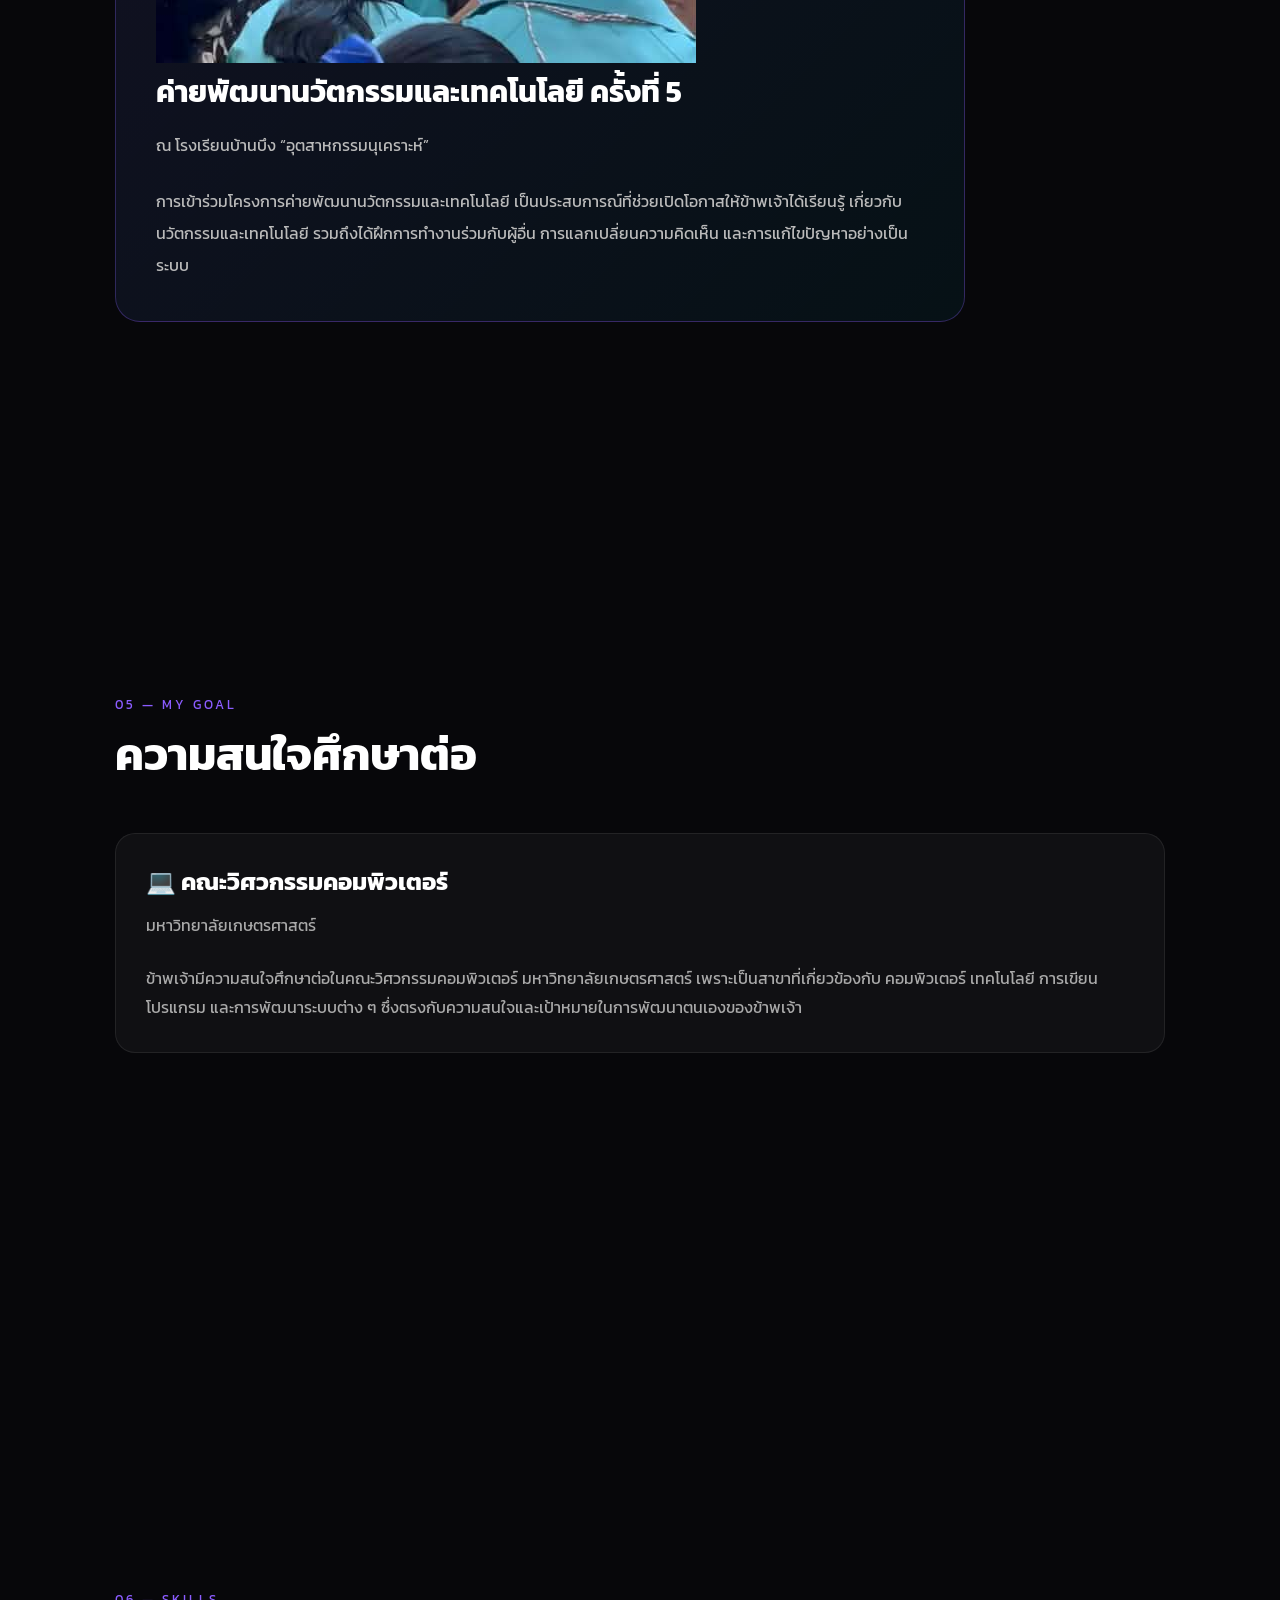
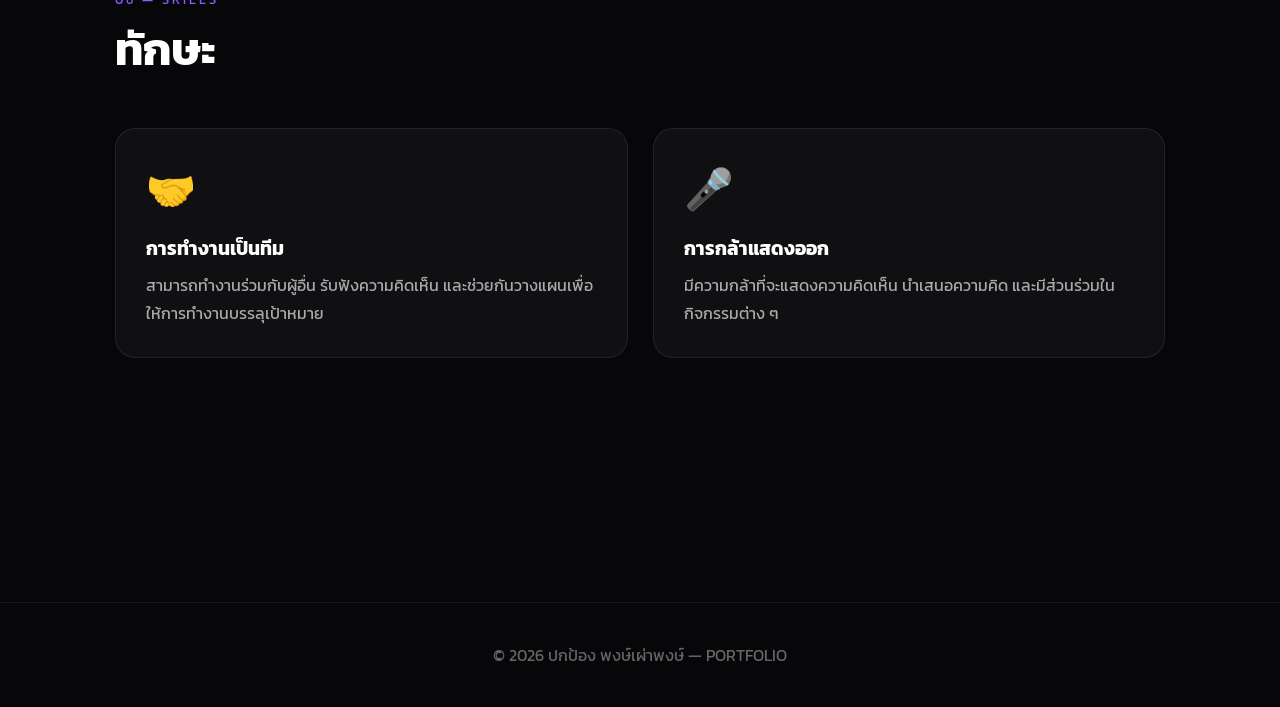
==== commit 936bf867: "Update Index.html" ====
--- a/Index.html
+++ b/Index.html
@@ -547,6 +547,9 @@
     </div>
 
     <div class="activity">
+      <img src="activity.jpeg"
+        alt="กิจกรรมค่ายพัฒนานวัตกรรมและเทคโนโลยี"
+        class="activity-img">
 
       <h3>ค่ายพัฒนานวัตกรรมและเทคโนโลยี ครั้งที่ 5</h3>
 
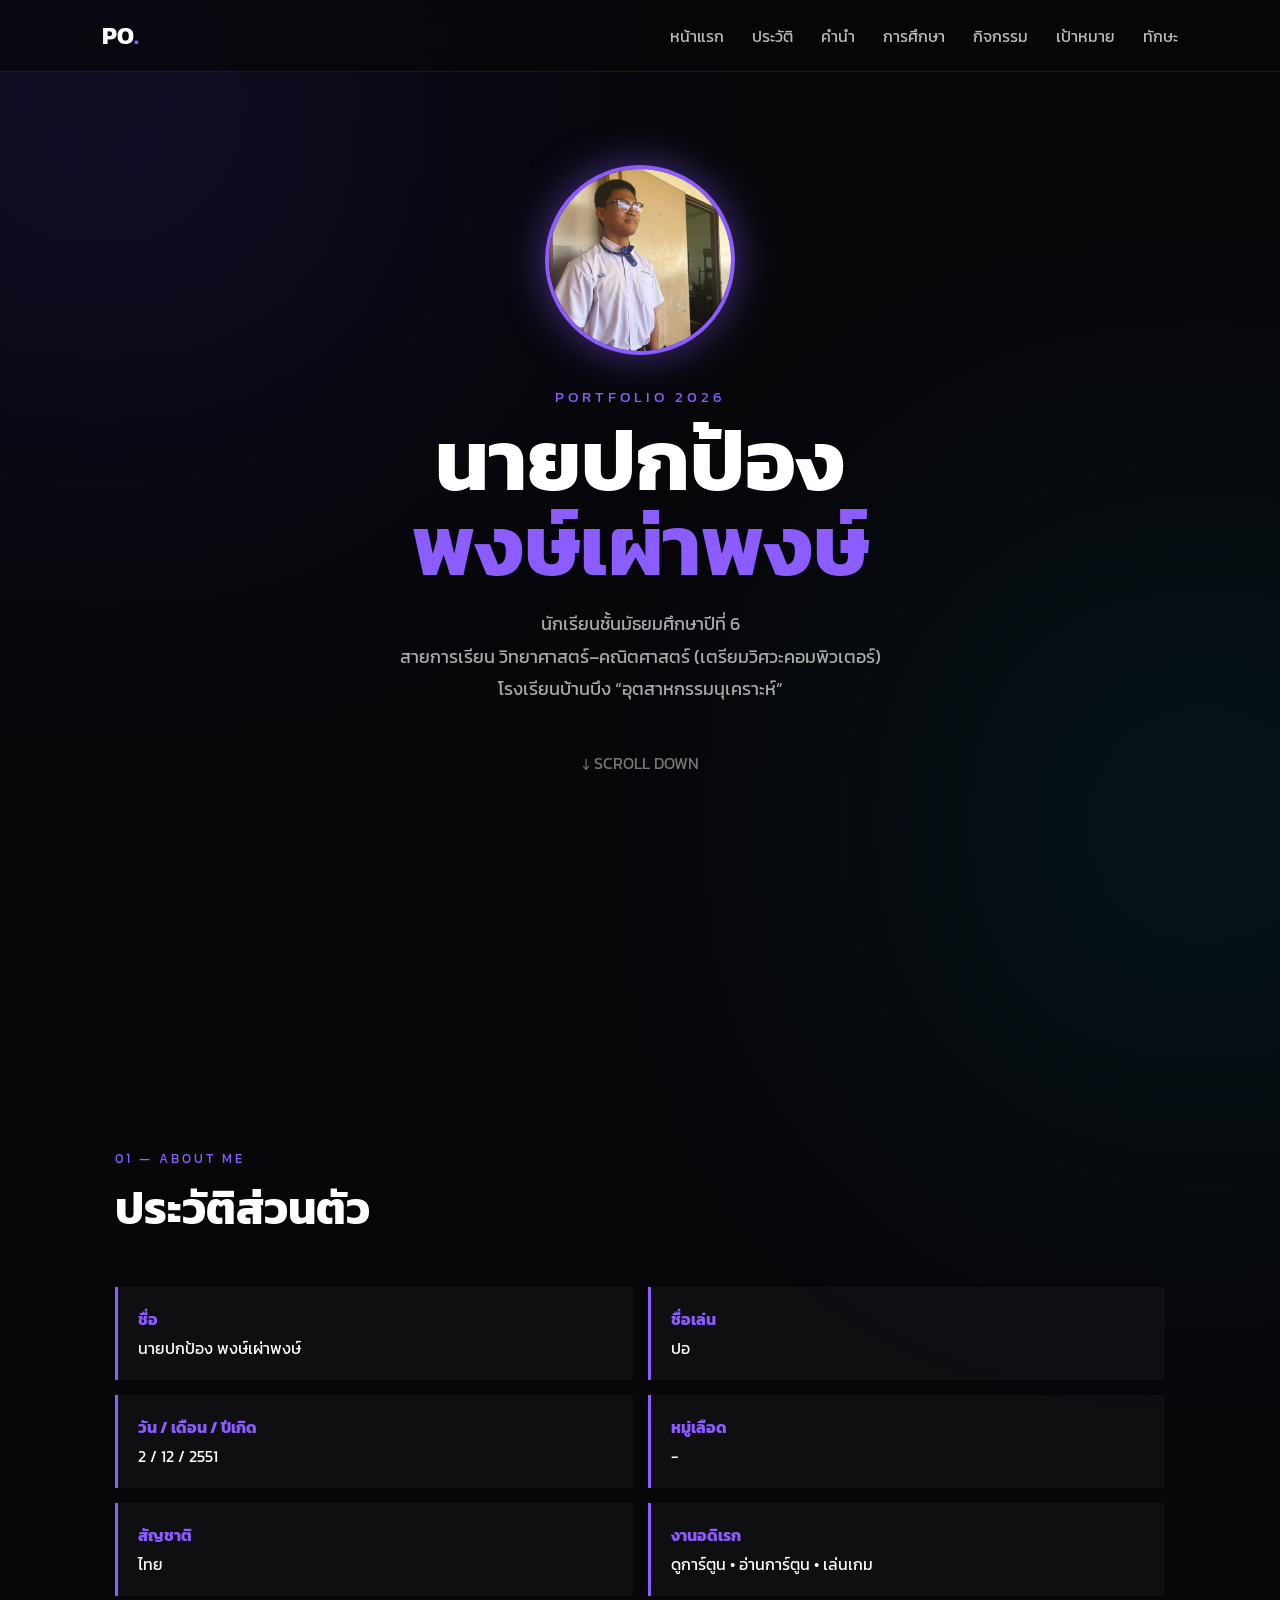
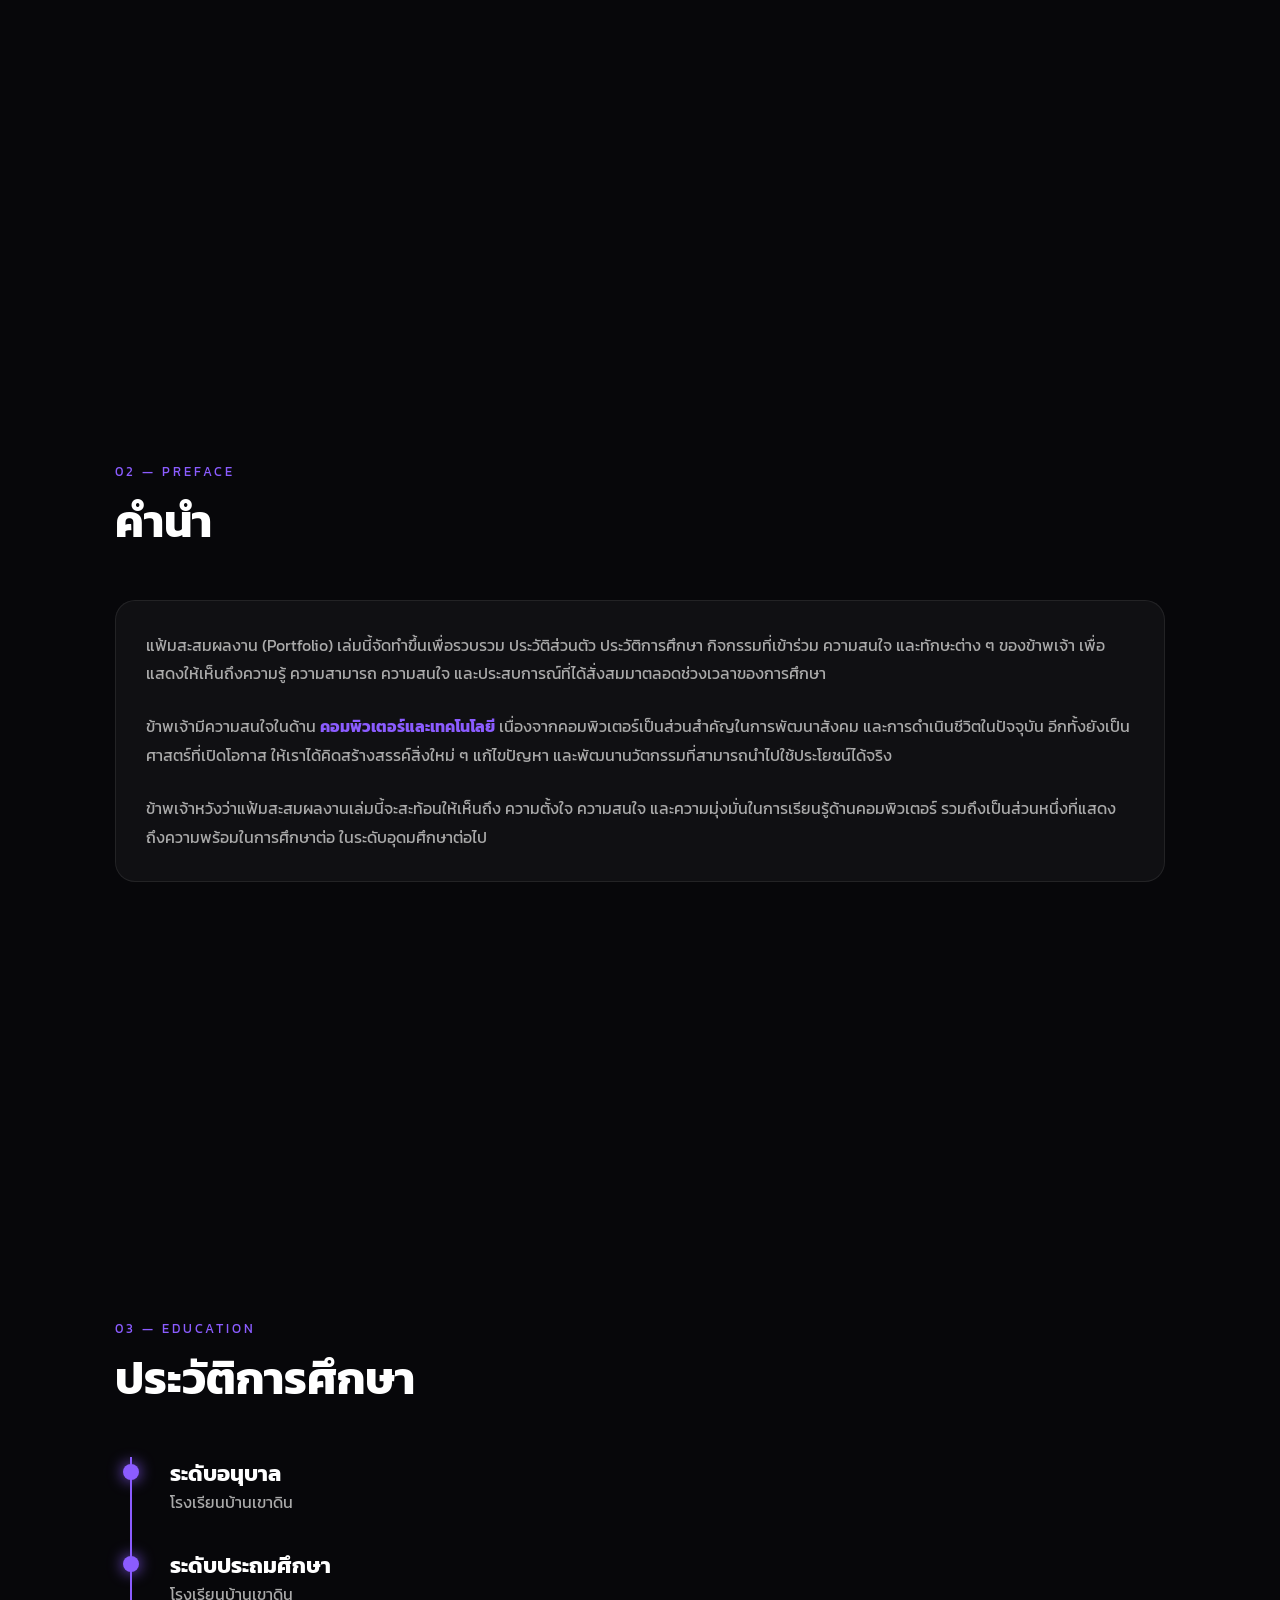
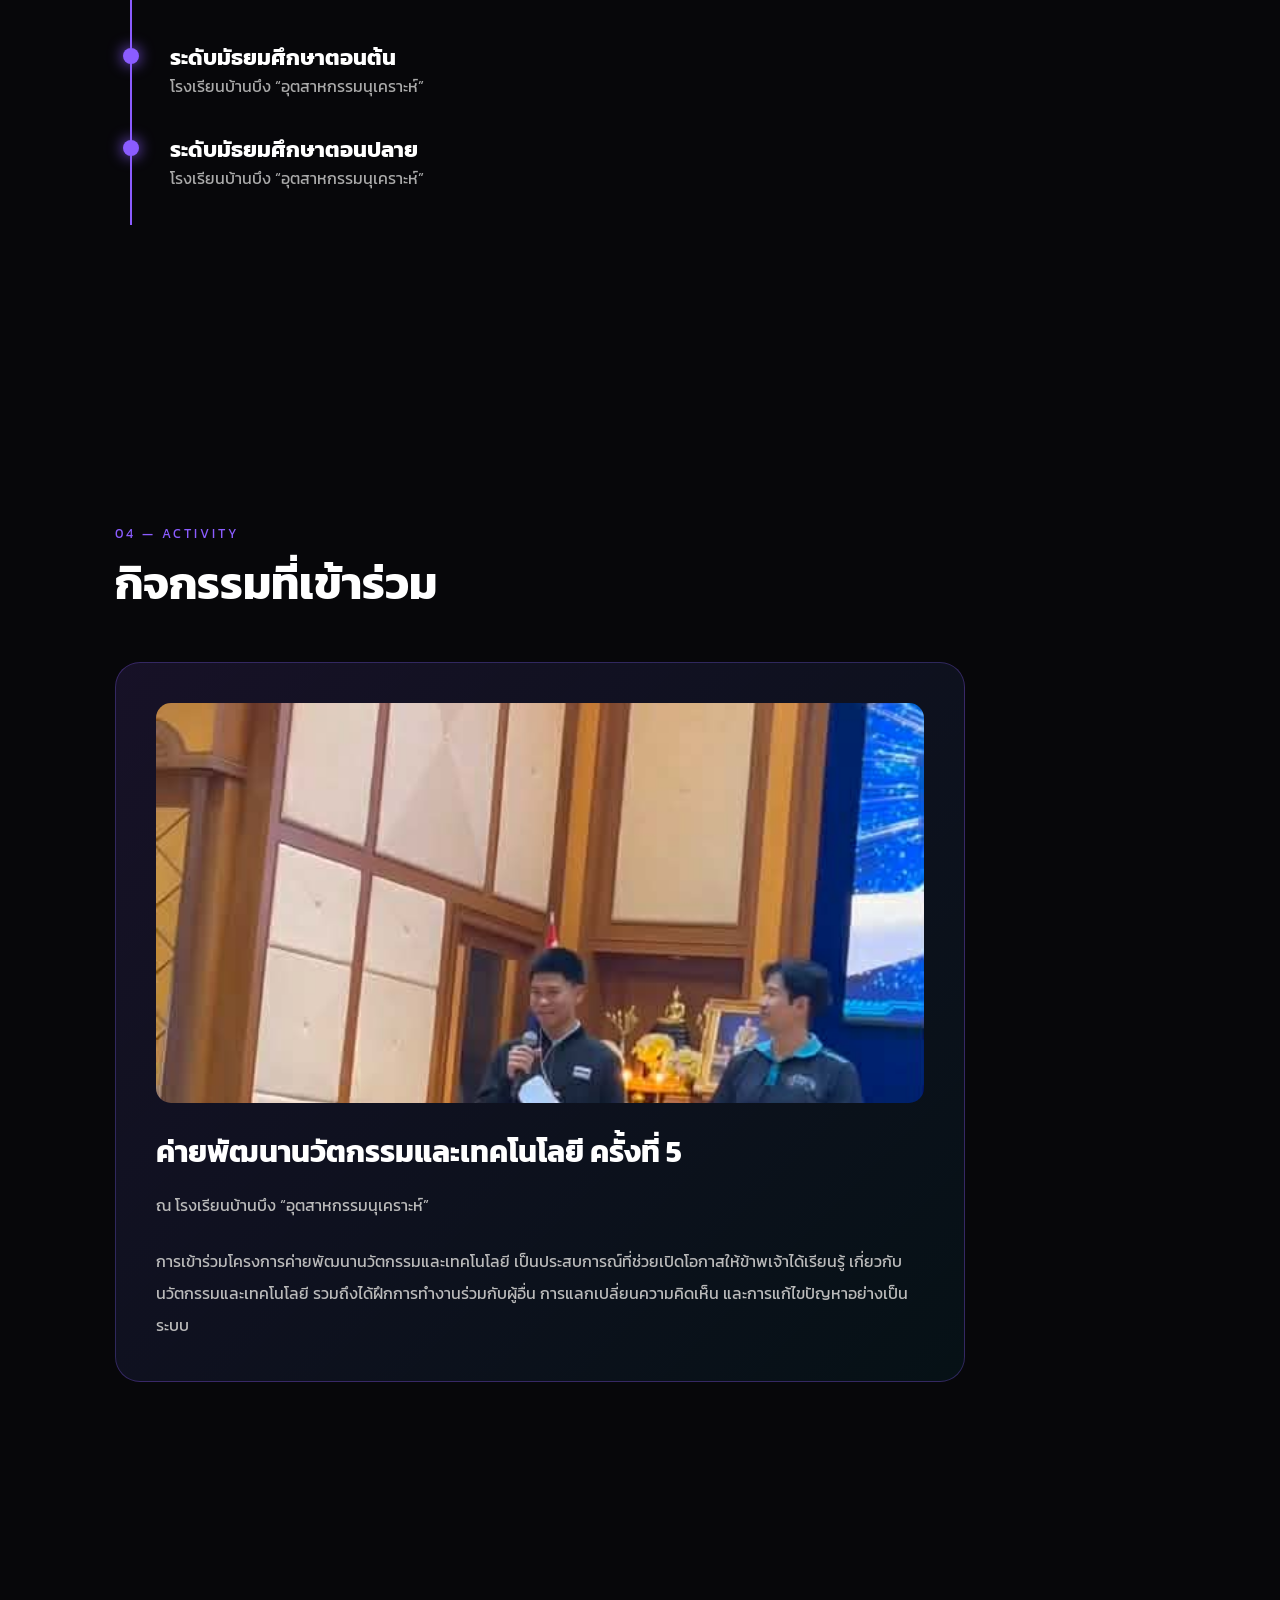
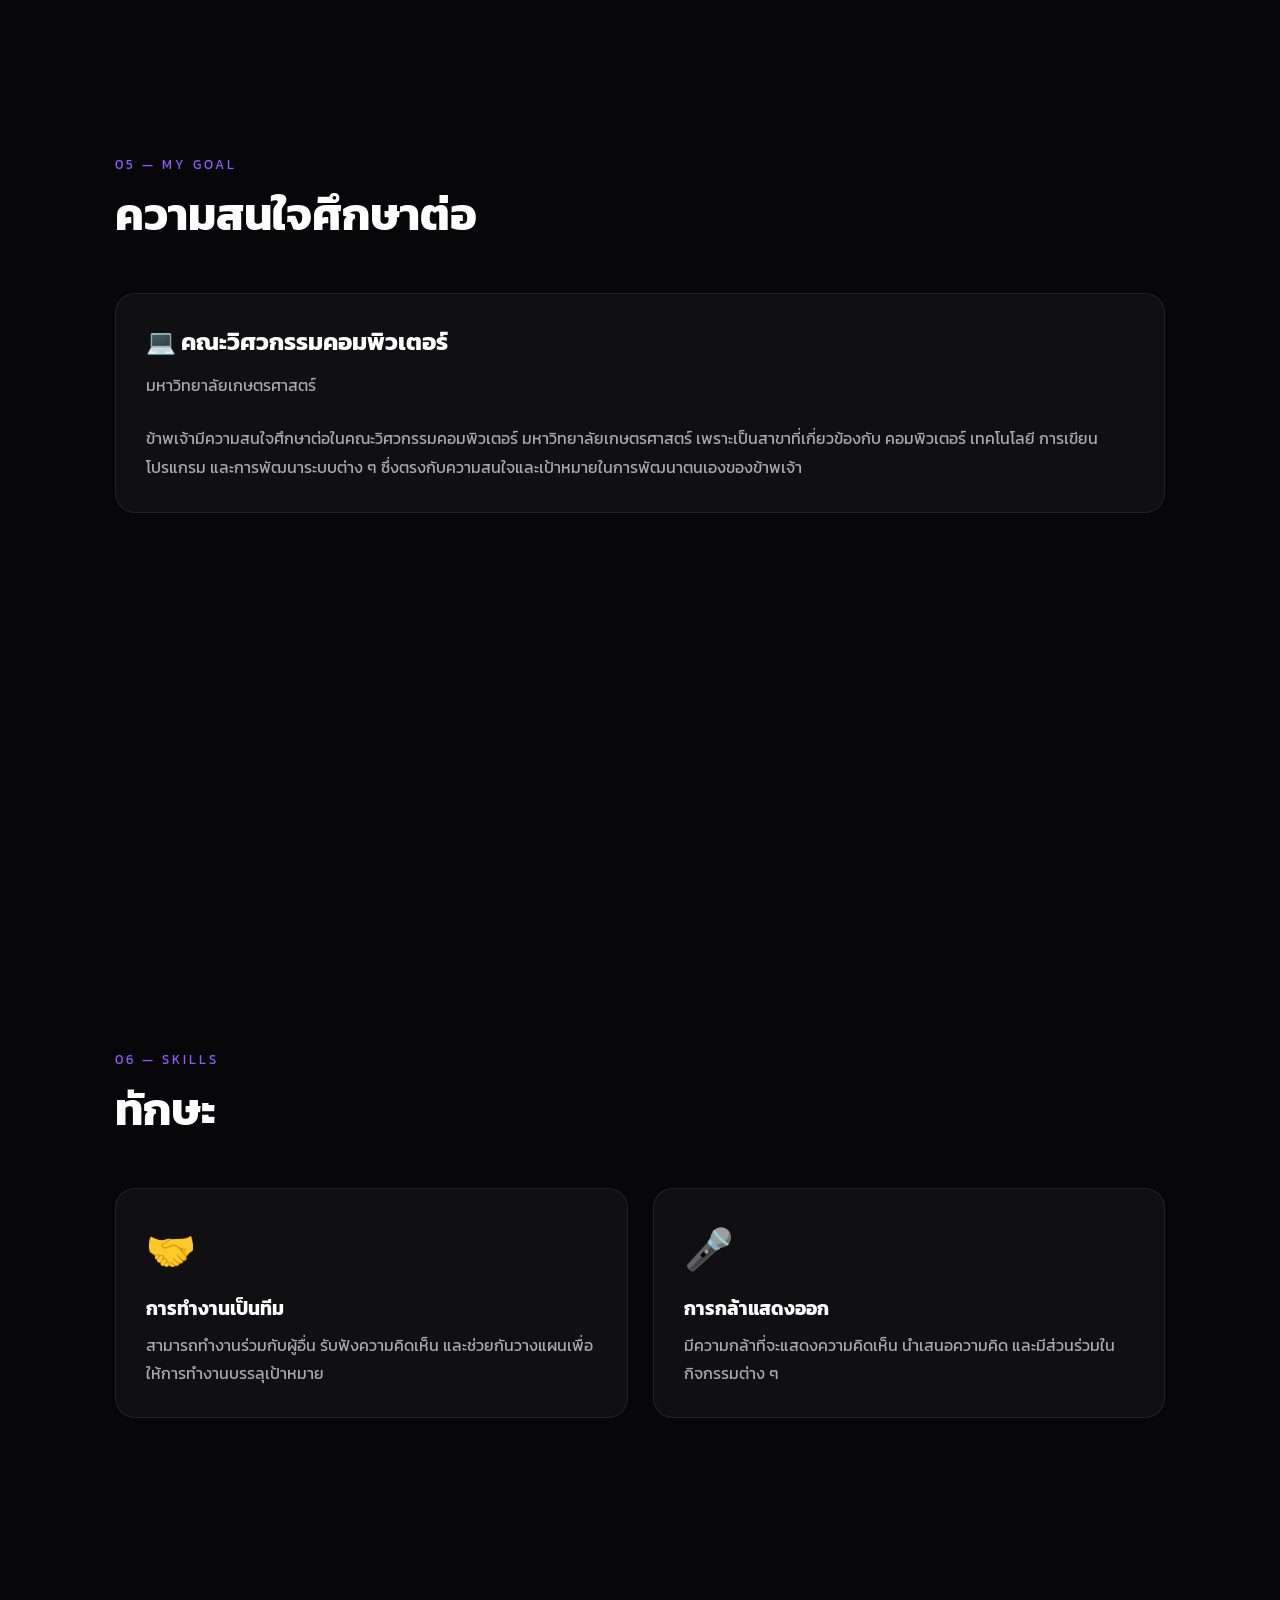
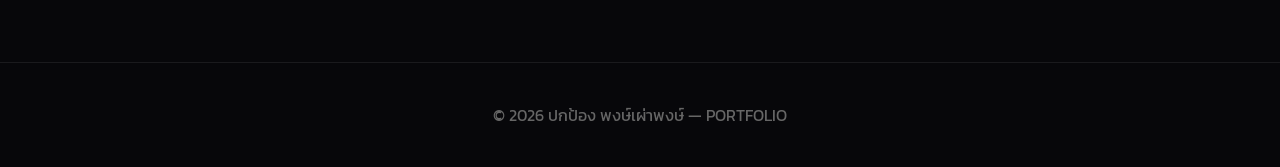
==== commit 6b7ec1f4: "Update Index.html" ====
--- a/Index.html
+++ b/Index.html
@@ -278,6 +278,15 @@
       border-radius: 25px;
     }
 
+    /* เพิ่มสไตล์รูปภาพกิจกรรมที่ขาดไป */
+    .activity-img {
+      width: 100%;
+      max-height: 400px;
+      object-fit: cover;
+      border-radius: 15px;
+      margin-bottom: 20px;
+    }
+
     .activity h3 {
       font-size: 30px;
       margin-bottom: 15px;
@@ -381,8 +390,10 @@
     <ul>
       <li><a href="#home">หน้าแรก</a></li>
       <li><a href="#about">ประวัติ</a></li>
+      <li><a href="#preface">คำนำ</a></li>
       <li><a href="#education">การศึกษา</a></li>
       <li><a href="#activity">กิจกรรม</a></li>
+      <li><a href="#future">เป้าหมาย</a></li>
       <li><a href="#skills">ทักษะ</a></li>
     </ul>
   </nav>
@@ -391,12 +402,11 @@
   <!-- COVER -->
   <section id="home">
 
-    <!-- เปลี่ยนชื่อรูปเป็นรูปของตัวเอง -->
     <img src="profile.jpeg"
          alt="รูปโปรไฟล์"
          class="profile">
 
-    <div class="tag">PORTFOLIO 2026</div>-
+    <div class="tag">PORTFOLIO 2026</div>
 
     <h1>
       นายปกป้อง<br>
@@ -639,6 +649,5 @@
     <p>© 2026 ปกป้อง พงษ์เผ่าพงษ์ — PORTFOLIO</p>
   </footer>
 
-
 </body>
 </html>
